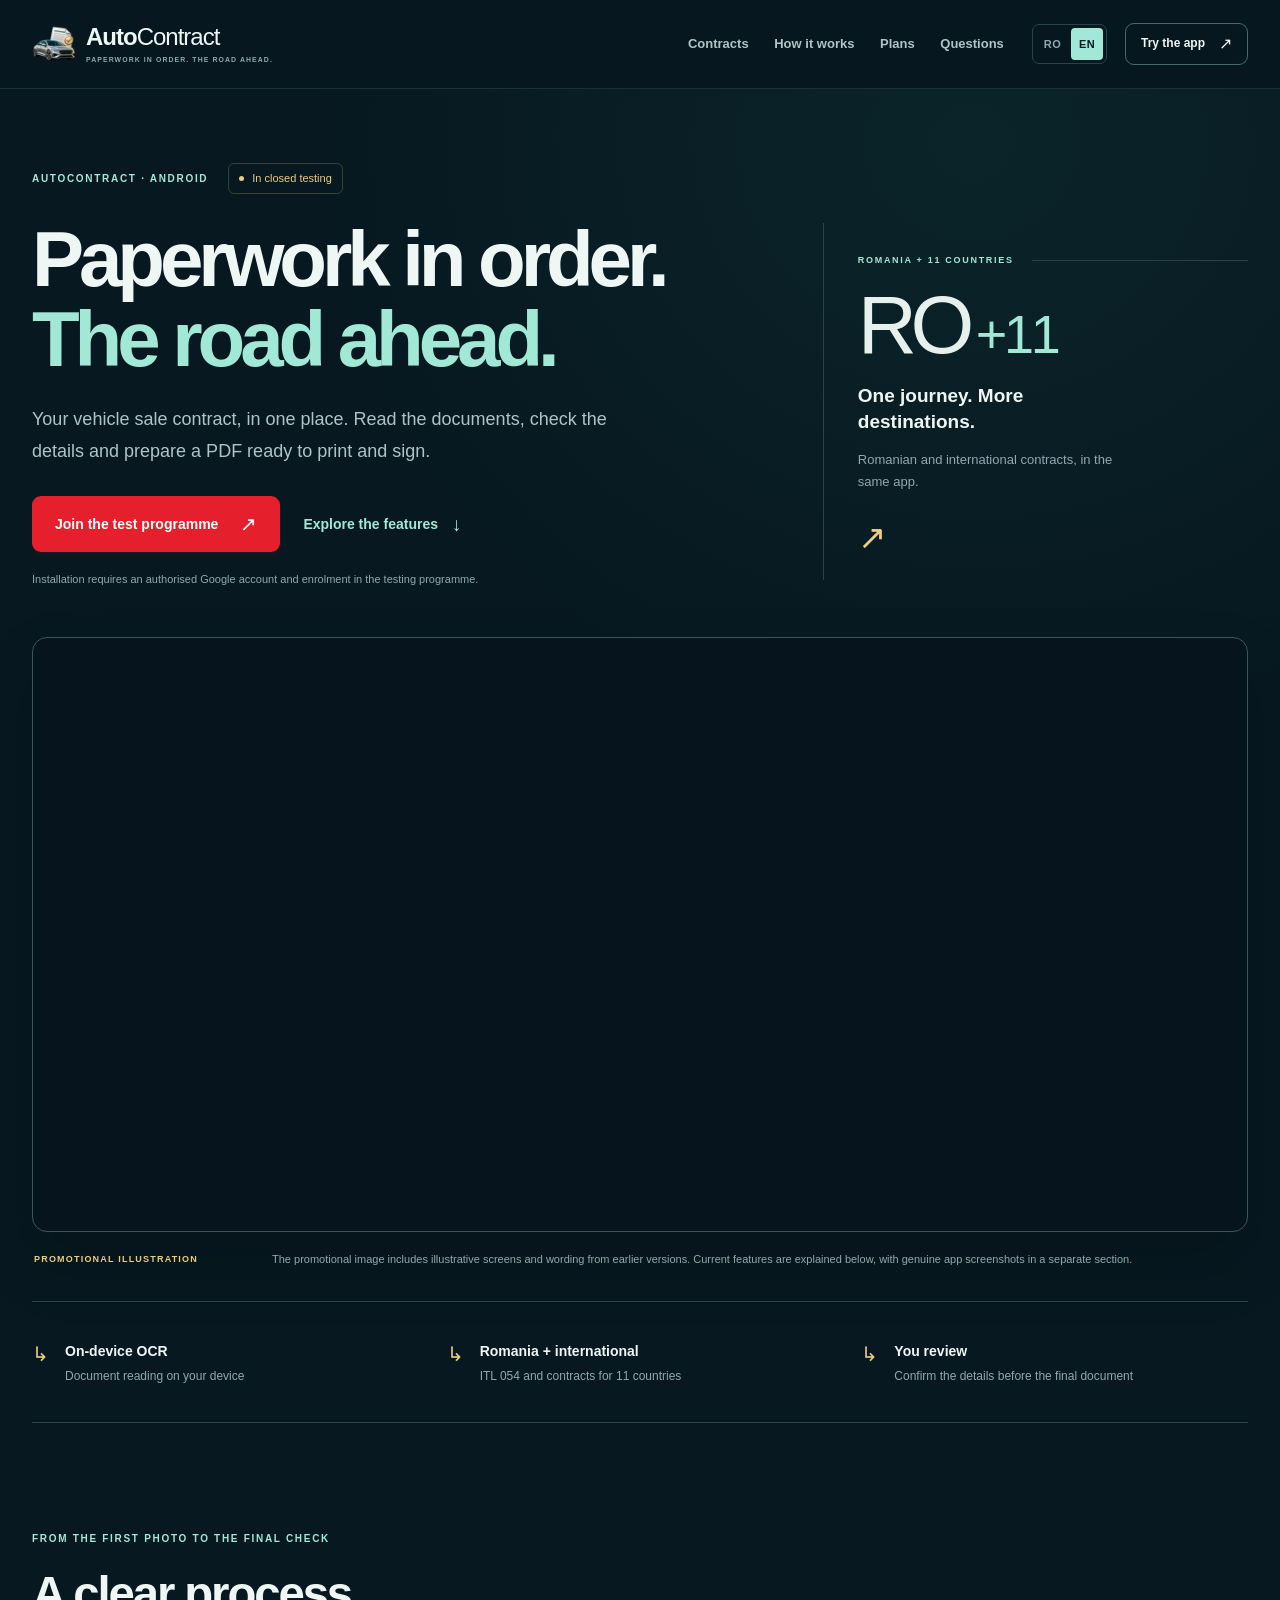
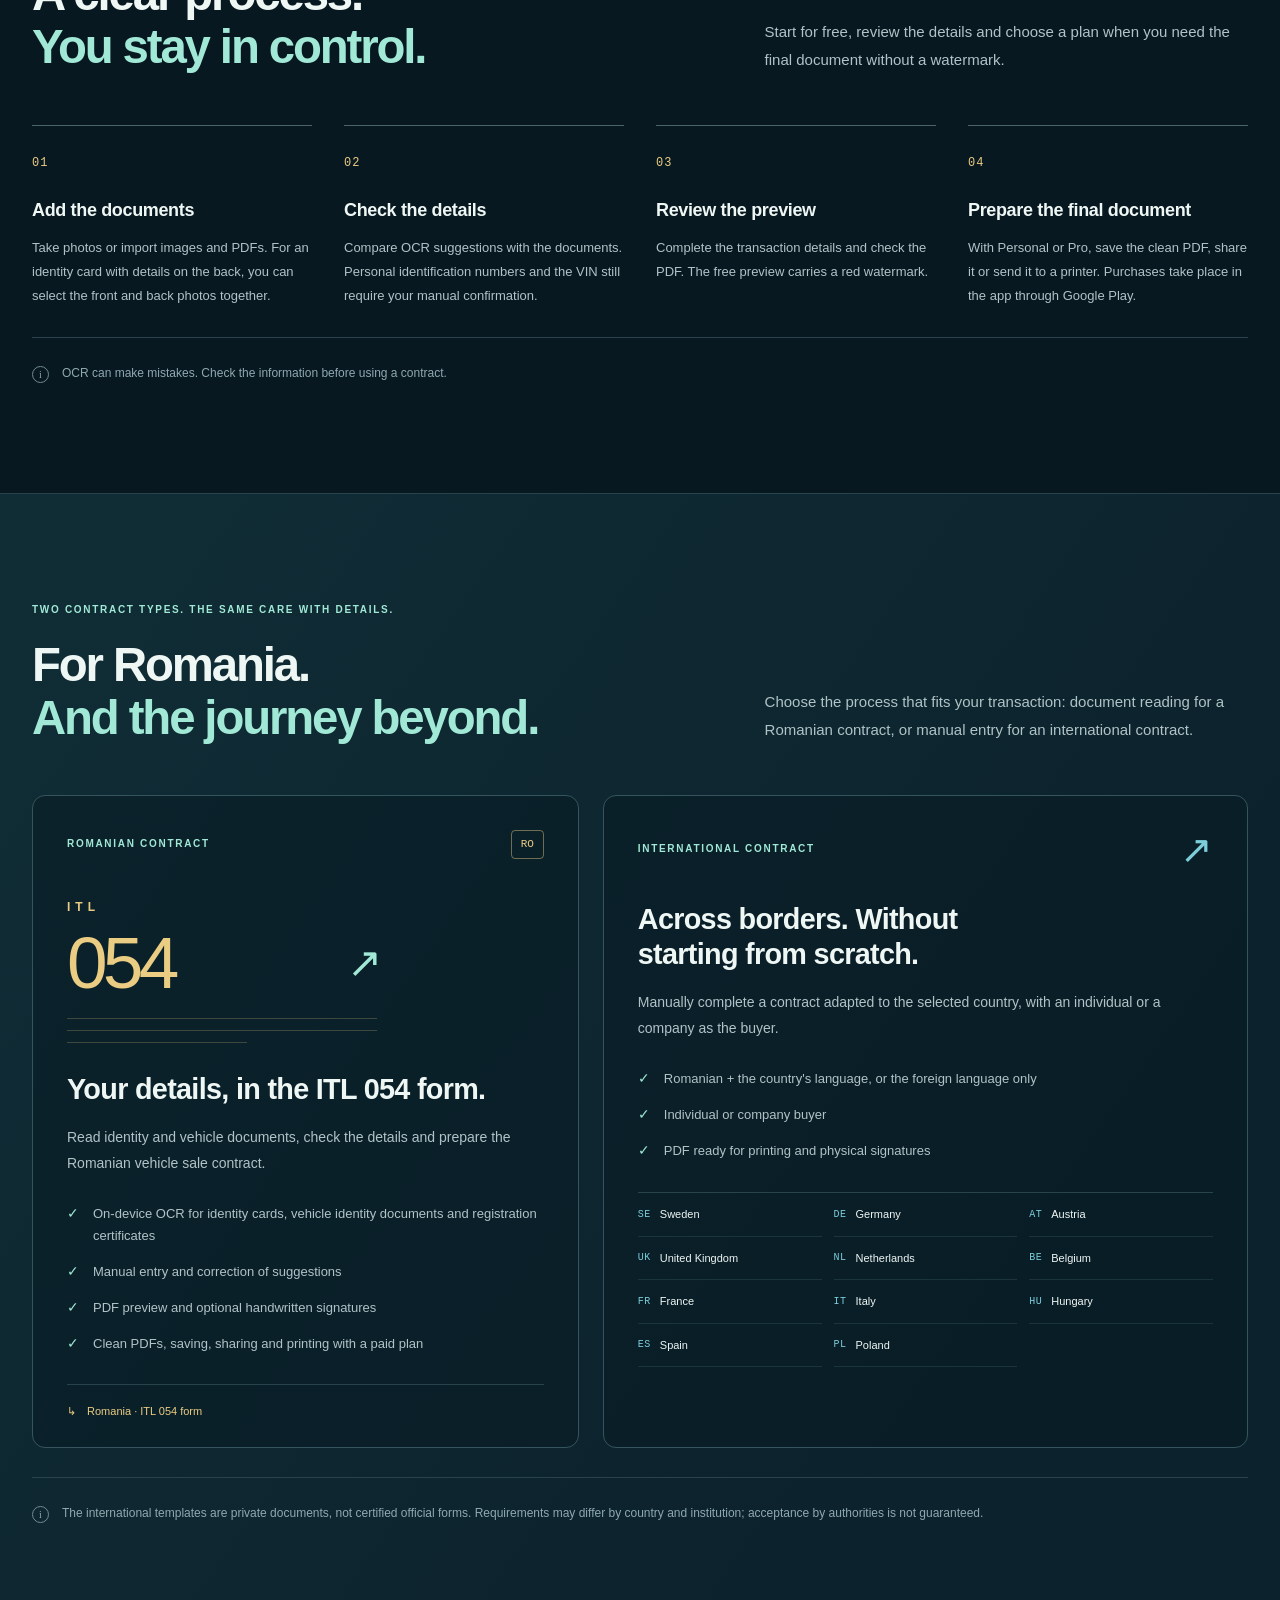
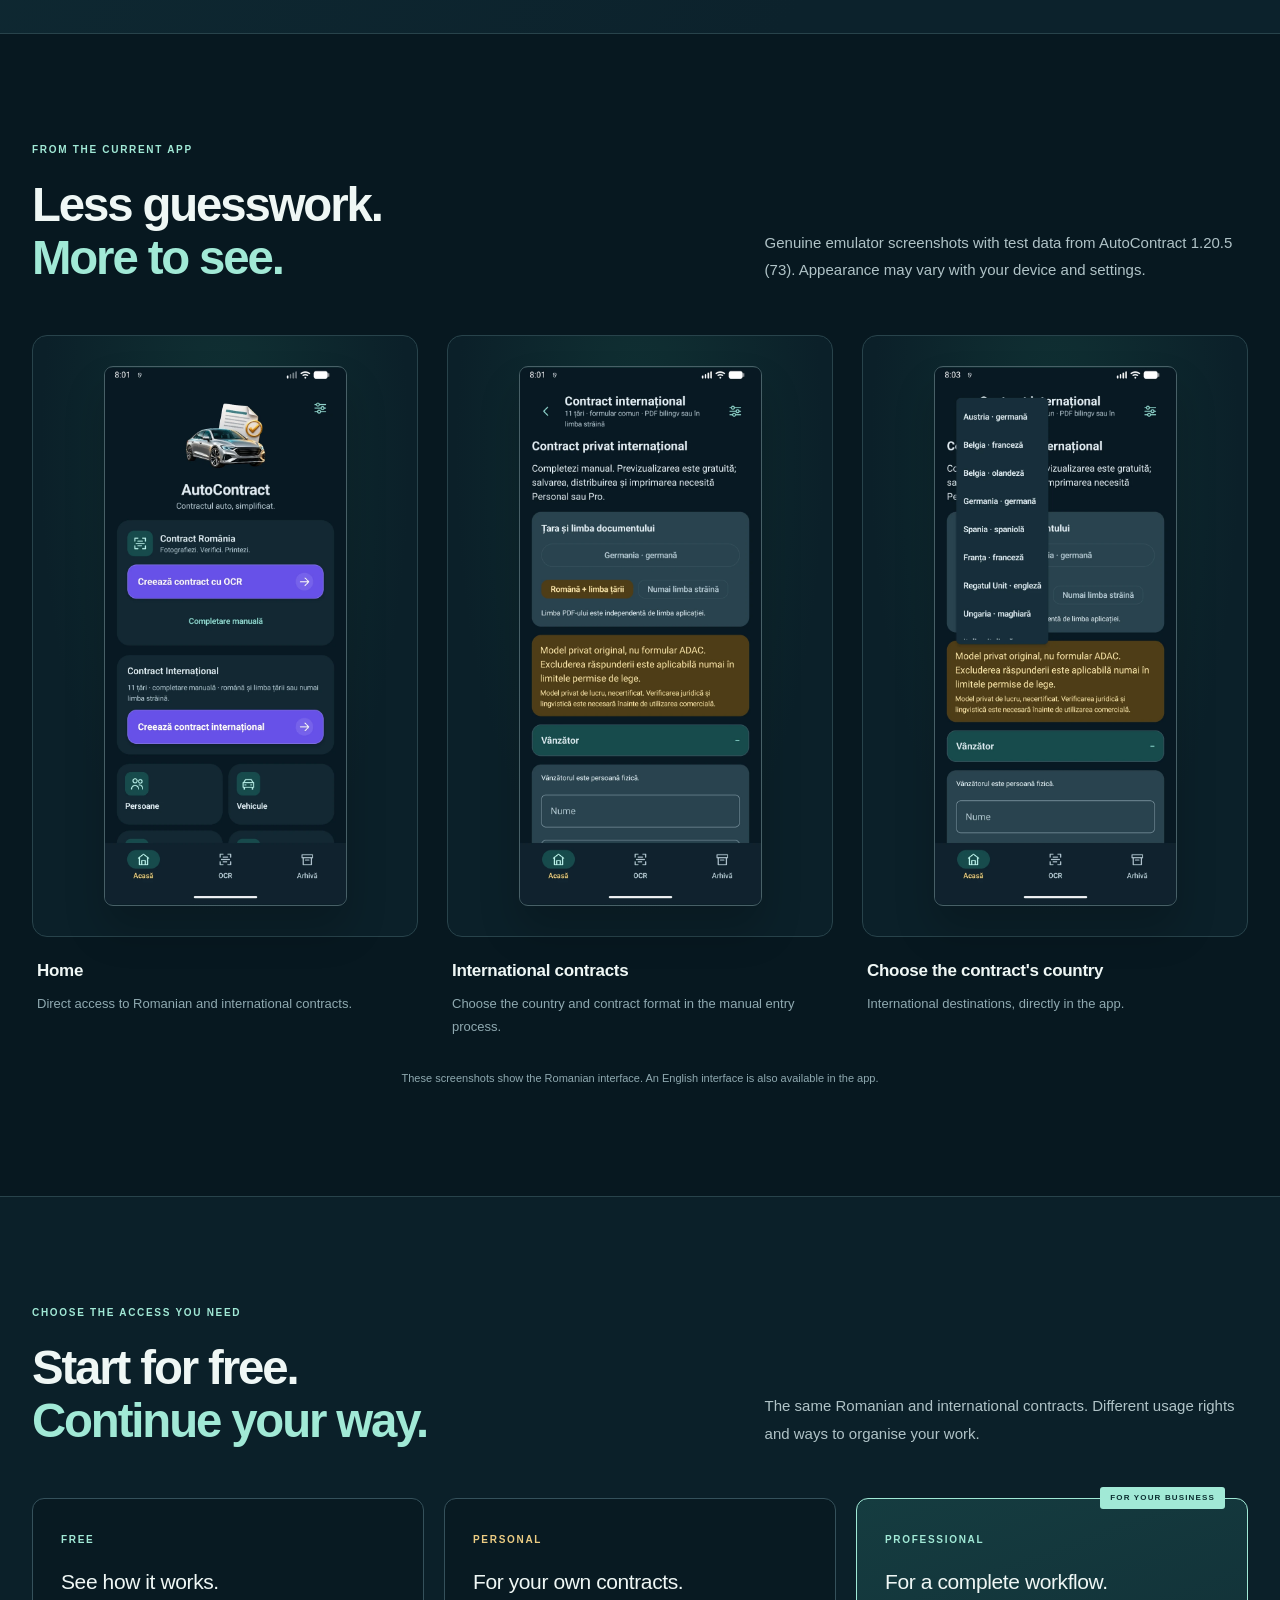
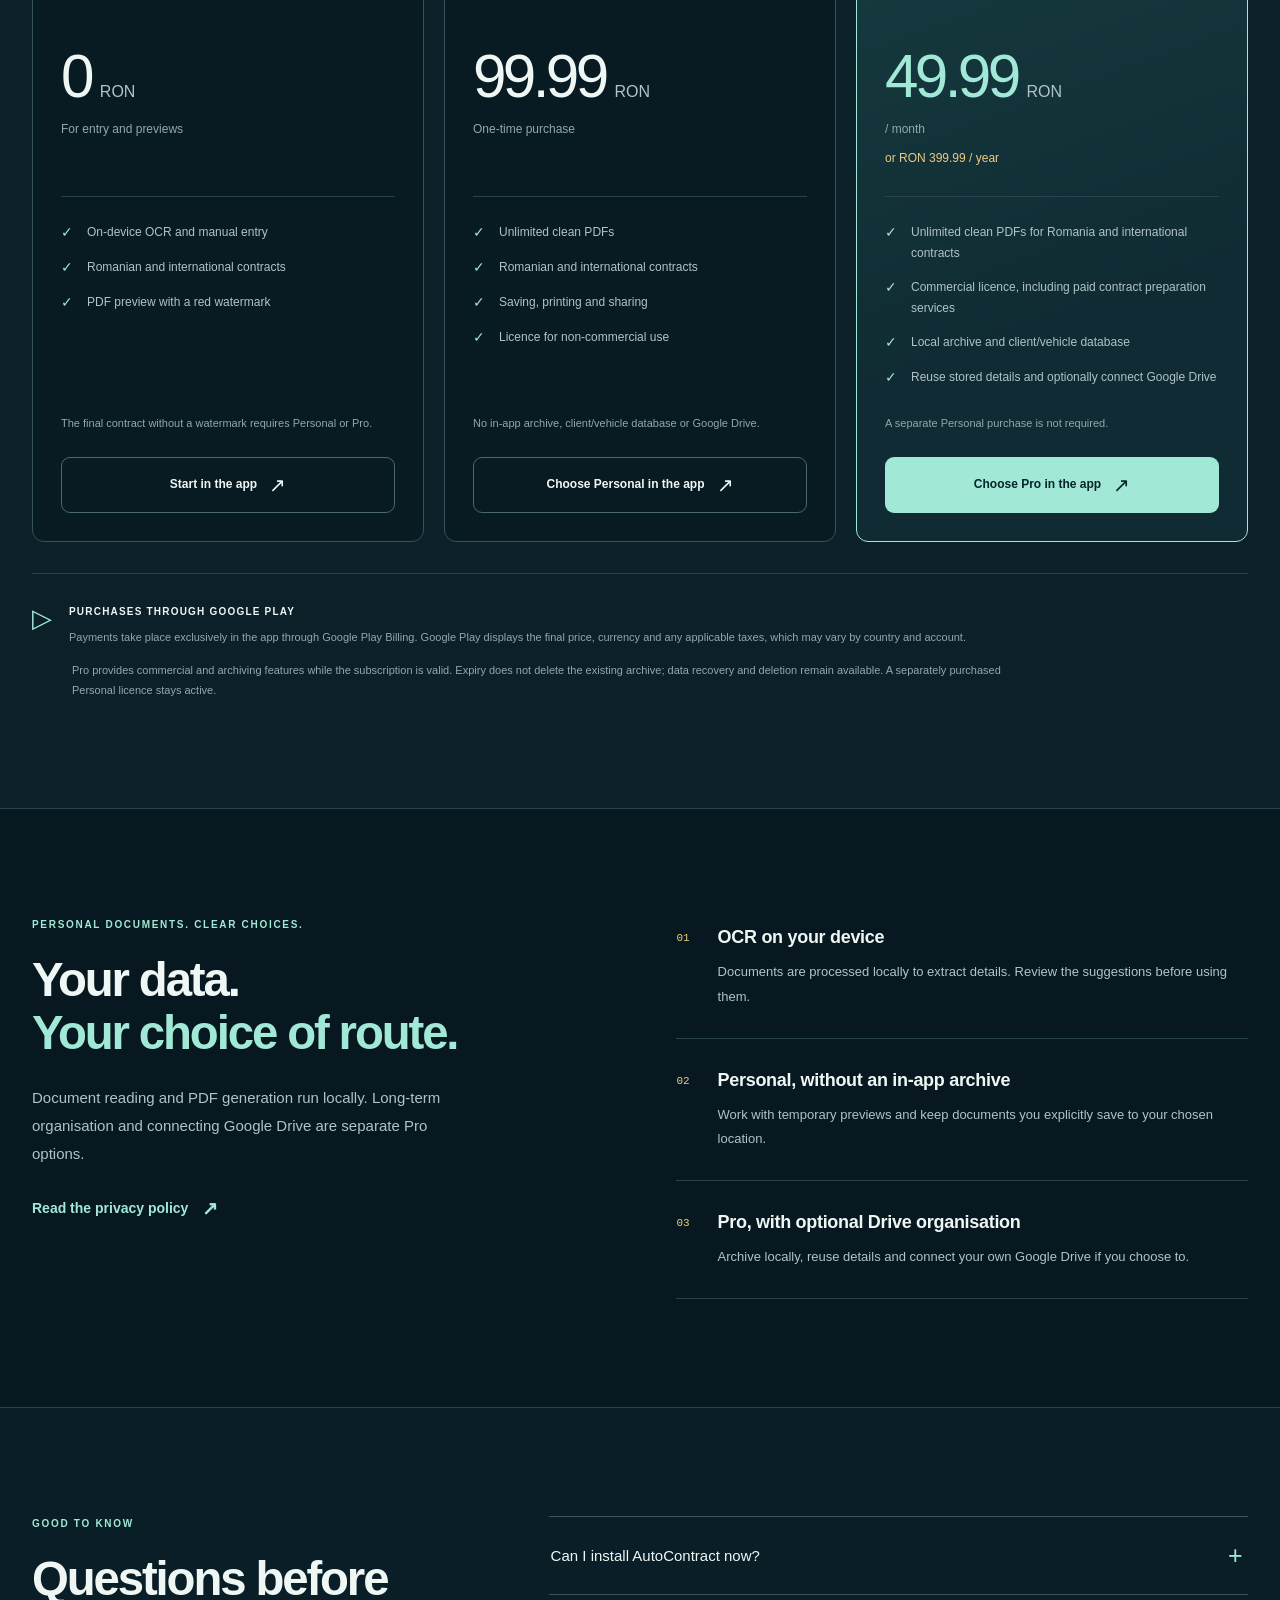
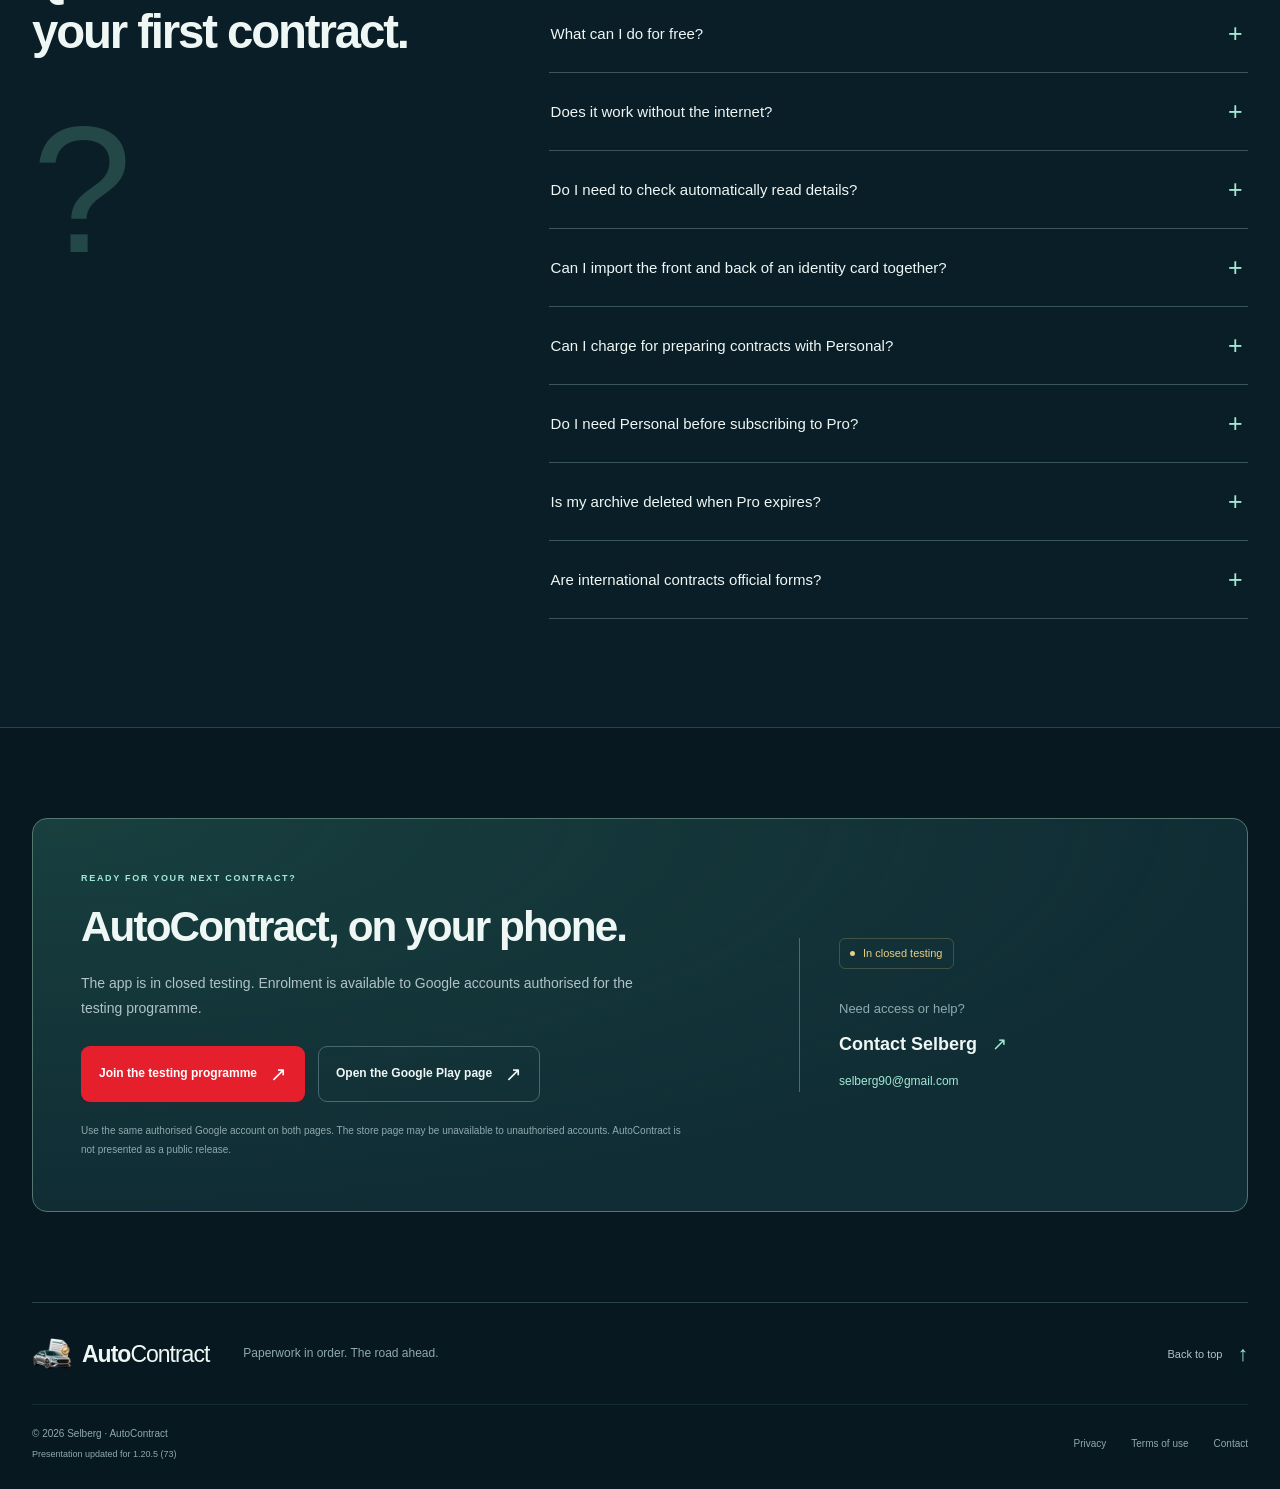
==== en/index.html @ b9616af2 "Refresh AutoContract website with bilingual product and approved legal pages" ====
<!doctype html>
<html lang="en">
<head>
  <meta charset="utf-8">
  <meta name="viewport" content="width=device-width, initial-scale=1">
  <meta name="description" content="Romanian ITL 054 and international vehicle sale contracts for 11 countries. On-device OCR, data review and clean PDFs with Personal or Pro. Android closed testing.">
  <meta name="theme-color" content="#071820">
  <meta name="color-scheme" content="dark">
  <title>AutoContract — Vehicle sale contracts, from documents to PDF</title>
  <link rel="canonical" href="https://autocontract.myprintx.com/en/">
  <link rel="alternate" hreflang="ro" href="https://autocontract.myprintx.com/">
  <link rel="alternate" hreflang="en" href="https://autocontract.myprintx.com/en/">
  <link rel="alternate" hreflang="x-default" href="https://autocontract.myprintx.com/">
  <meta property="og:type" content="website">
  <meta property="og:site_name" content="AutoContract">
  <meta property="og:locale" content="en_GB">
  <meta property="og:locale:alternate" content="ro_RO">
  <meta property="og:title" content="AutoContract — Vehicle sale contracts, from documents to PDF">
  <meta property="og:description" content="Romanian ITL 054 and international vehicle sale contracts for 11 countries. On-device OCR, data review and clean PDFs with Personal or Pro. Android closed testing.">
  <meta property="og:url" content="https://autocontract.myprintx.com/en/">
  <meta property="og:image" content="https://autocontract.myprintx.com/assets/social-card.jpg">
  <meta property="og:image:width" content="1200">
  <meta property="og:image:height" content="630">
  <meta property="og:image:alt" content="AutoContract promotional image featuring the app identity and illustrative vehicle sale contract screens">
  <meta name="twitter:card" content="summary_large_image">
  <meta name="twitter:title" content="AutoContract — Vehicle sale contracts, from documents to PDF">
  <meta name="twitter:description" content="Romanian ITL 054 and international vehicle sale contracts for 11 countries. On-device OCR, data review and clean PDFs with Personal or Pro. Android closed testing.">
  <meta name="twitter:image" content="https://autocontract.myprintx.com/assets/social-card.jpg">
  <link rel="icon" href="/assets/favicon.ico" sizes="any">
  <link rel="icon" type="image/png" href="/assets/favicon-32.png" sizes="32x32">
  <link rel="apple-touch-icon" href="/assets/favicon-180.png" sizes="180x180">
  <link rel="stylesheet" href="/assets/site.css">
  <script src="/assets/site.js" defer></script>
</head>
<body class="site-home" id="sus">
  <a class="skip-link" href="#continut">Skip to content</a>
  <header class="site-header">
    <div class="shell header-inner">
      <a class="brand" href="/en/" aria-label="AutoContract — Home">
        <img src="/assets/logo-96.webp" srcset="/assets/logo-96.webp 96w, /assets/logo-192.webp 192w" sizes="44px" alt="" width="44" height="44">
        <span>Auto<span class="brand-light">Contract</span><small>PAPERWORK IN ORDER. THE ROAD AHEAD.</small></span>
      </a>
      <nav class="main-nav" id="navigare" aria-label="Main navigation"><a href="#contracte">Contracts</a><a href="#cum-functioneaza">How it works</a><a href="#licente">Plans</a><a href="#intrebari">Questions</a></nav>
      <div class="header-actions">
        <nav class="language-switch" aria-label="Website language">
          <a href="/?lang=ro" lang="ro" hreflang="ro" data-language="ro">RO</a>
          <a href="/en/?lang=en" lang="en" hreflang="en" data-language="en" aria-current="page">EN</a>
        </nav>
        <a class="button button-small button-outline header-cta" href="#instalare">Try the app <span aria-hidden="true">↗</span></a>
        <button class="menu-toggle" type="button" aria-controls="navigare" aria-expanded="false" aria-label="Open navigation" hidden><span></span><span></span></button>
      </div>
    </div>
  </header>
  <main id="continut">
    <section class="hero shell" aria-labelledby="hero-title">
      <div class="hero-heading">
        <div class="hero-copy">
          <div class="hero-meta"><p class="eyebrow">AUTOCONTRACT · ANDROID</p><span class="status"><span aria-hidden="true"></span>In closed testing</span></div>
          <h1 id="hero-title">Paperwork in order.<br><span>The road ahead.</span></h1>
          <p class="hero-lead">Your vehicle sale contract, in one place. Read the documents, check the details and prepare a PDF ready to print and sign.</p>
          <div class="actions"><a class="button button-primary" href="#instalare">Join the test programme <span aria-hidden="true">↗</span></a><a class="text-link" href="#contracte">Explore the features <span aria-hidden="true">↓</span></a></div>
          <p class="access-note">Installation requires an authorised Google account and enrolment in the testing programme.</p>
        </div>
        <aside class="hero-destination" aria-label="ROMANIA + 11 COUNTRIES">
          <div class="destination-top"><span class="eyebrow">ROMANIA + 11 COUNTRIES</span><span class="destination-line" aria-hidden="true"></span></div>
          <div class="destination-number" aria-hidden="true">RO<span>+11</span></div>
          <p class="destination-title">One journey. More destinations.</p>
          <p>Romanian and international contracts, in the same app.</p>
          <span class="route-symbol" aria-hidden="true">↗</span>
        </aside>
      </div>
      <figure class="promo-figure">
        <div class="promo-image-wrap">
          <picture>
            <source type="image/webp" srcset="/assets/promo-768.webp 768w, /assets/promo-1280.webp 1280w, /assets/promo-1795.webp 1795w" sizes="(max-width: 640px) calc(100vw - 36px), (max-width: 1328px) calc(100vw - 64px), 1264px">
            <img src="/assets/promo-1795.webp" alt="AutoContract promotional image featuring the app identity and illustrative vehicle sale contract screens" width="1795" height="876" fetchpriority="high" decoding="async">
          </picture>
        </div>
        <figcaption><span class="caption-label">PROMOTIONAL ILLUSTRATION</span><span>The promotional image includes illustrative screens and wording from earlier versions. Current features are explained below, with genuine app screenshots in a separate section.</span></figcaption>
      </figure>
      <div class="hero-facts"><div><span class="fact-mark" aria-hidden="true">↳</span><div><strong>On-device OCR</strong><span>Document reading on your device</span></div></div><div><span class="fact-mark" aria-hidden="true">↳</span><div><strong>Romania + international</strong><span>ITL 054 and contracts for 11 countries</span></div></div><div><span class="fact-mark" aria-hidden="true">↳</span><div><strong>You review</strong><span>Confirm the details before the final document</span></div></div></div>
    </section>

    <section class="section shell" id="cum-functioneaza" aria-labelledby="workflow-title">
      <div class="section-head">
        <div><p class="eyebrow">FROM THE FIRST PHOTO TO THE FINAL CHECK</p><h2 id="workflow-title">A clear process.<br><span>You stay in control.</span></h2></div>
        <p class="section-intro">Start for free, review the details and choose a plan when you need the final document without a watermark.</p>
      </div>
      <div class="workflow-grid"><article data-reveal><span class="step-number">01</span><h3>Add the documents</h3><p>Take photos or import images and PDFs. For an identity card with details on the back, you can select the front and back photos together.</p></article><article data-reveal><span class="step-number">02</span><h3>Check the details</h3><p>Compare OCR suggestions with the documents. Personal identification numbers and the VIN still require your manual confirmation.</p></article><article data-reveal><span class="step-number">03</span><h3>Review the preview</h3><p>Complete the transaction details and check the PDF. The free preview carries a red watermark.</p></article><article data-reveal><span class="step-number">04</span><h3>Prepare the final document</h3><p>With Personal or Pro, save the clean PDF, share it or send it to a printer. Purchases take place in the app through Google Play.</p></article></div>
      <p class="info-note"><span aria-hidden="true">i</span>OCR can make mistakes. Check the information before using a contract.</p>
    </section>

    <section class="contracts-section" id="contracte" aria-labelledby="contracts-title">
      <div class="shell section">
        <div class="section-head">
          <div><p class="eyebrow">TWO CONTRACT TYPES. THE SAME CARE WITH DETAILS.</p><h2 id="contracts-title">For Romania.<br><span>And the journey beyond.</span></h2></div>
          <p class="section-intro">Choose the process that fits your transaction: document reading for a Romanian contract, or manual entry for an international contract.</p>
        </div>
        <div class="contract-grid">
          <article class="contract-panel contract-romania" data-reveal>
            <div class="panel-top"><span class="eyebrow">ROMANIAN CONTRACT</span><span class="country-code">RO</span></div>
            <div class="document-mark" aria-hidden="true"><span>ITL</span><strong>054<span>↗</span></strong><i></i><i></i><i></i></div>
            <h3>Your details, in the ITL 054 form.</h3><p>Read identity and vehicle documents, check the details and prepare the Romanian vehicle sale contract.</p>
            <ul class="feature-list"><li><span aria-hidden="true">✓</span><span>On-device OCR for identity cards, vehicle identity documents and registration certificates</span></li><li><span aria-hidden="true">✓</span><span>Manual entry and correction of suggestions</span></li><li><span aria-hidden="true">✓</span><span>PDF preview and optional handwritten signatures</span></li><li><span aria-hidden="true">✓</span><span>Clean PDFs, saving, sharing and printing with a paid plan</span></li></ul>
            <p class="panel-foot"><span aria-hidden="true">↳</span> Romania · ITL 054 form</p>
          </article>
          <article class="contract-panel contract-international" data-reveal>
            <div class="panel-top"><span class="eyebrow">INTERNATIONAL CONTRACT</span><span class="world-mark" aria-hidden="true">↗</span></div>
            <h3>Across borders. Without starting from scratch.</h3><p>Manually complete a contract adapted to the selected country, with an individual or a company as the buyer.</p>
            <ul class="feature-list"><li><span aria-hidden="true">✓</span><span>Romanian + the country&#x27;s language, or the foreign language only</span></li><li><span aria-hidden="true">✓</span><span>Individual or company buyer</span></li><li><span aria-hidden="true">✓</span><span>PDF ready for printing and physical signatures</span></li></ul>
            <ul class="countries" aria-label="11 countries for international contracts"><li><span>SE</span>Sweden</li><li><span>DE</span>Germany</li><li><span>AT</span>Austria</li><li><span>UK</span>United Kingdom</li><li><span>NL</span>Netherlands</li><li><span>BE</span>Belgium</li><li><span>FR</span>France</li><li><span>IT</span>Italy</li><li><span>HU</span>Hungary</li><li><span>ES</span>Spain</li><li><span>PL</span>Poland</li></ul>
          </article>
        </div>
        <p class="info-note"><span aria-hidden="true">i</span>The international templates are private documents, not certified official forms. Requirements may differ by country and institution; acceptance by authorities is not guaranteed.</p>
      </div>
    </section>

    <section class="section shell screens-section" id="aplicatie" aria-labelledby="screens-title">
      <div class="section-head">
        <div><p class="eyebrow">FROM THE CURRENT APP</p><h2 id="screens-title">Less guesswork.<br><span>More to see.</span></h2></div>
        <p class="section-intro">Genuine emulator screenshots with test data from AutoContract 1.20.5 (73). Appearance may vary with your device and settings.</p>
      </div>
      <div class="screens-grid"><figure class="screen-figure" data-reveal><div class="screen-stage"><img src="/assets/screens/home-ro.webp" alt="AutoContract 1.20.5 home screen in Romanian" width="720" height="1600" loading="lazy" decoding="async"></div><figcaption><h3>Home</h3><p>Direct access to Romanian and international contracts.</p></figcaption></figure><figure class="screen-figure" data-reveal><div class="screen-stage"><img src="/assets/screens/international-ro.webp" alt="AutoContract international contract entry screen in Romanian" width="720" height="1600" loading="lazy" decoding="async"></div><figcaption><h3>International contracts</h3><p>Choose the country and contract format in the manual entry process.</p></figcaption></figure><figure class="screen-figure" data-reveal><div class="screen-stage"><img src="/assets/screens/countries-ro.webp" alt="AutoContract country selector for international contracts in Romanian" width="720" height="1600" loading="lazy" decoding="async"></div><figcaption><h3>Choose the contract&#x27;s country</h3><p>International destinations, directly in the app.</p></figcaption></figure></div>
      <p class="quiet centered">These screenshots show the Romanian interface. An English interface is also available in the app.</p>
    </section>

    <section class="pricing-section" id="licente" aria-labelledby="pricing-title">
      <div class="shell section">
        <div class="section-head">
          <div><p class="eyebrow">CHOOSE THE ACCESS YOU NEED</p><h2 id="pricing-title">Start for free.<br><span>Continue your way.</span></h2></div>
          <p class="section-intro">The same Romanian and international contracts. Different usage rights and ways to organise your work.</p>
        </div>
        <div class="pricing-grid"><article class="price-plan plan-free" data-reveal><p class="eyebrow">FREE</p><h3>See how it works.</h3><p class="price"><strong>0</strong><span>RON</span></p><p class="price-period">For entry and previews</p><div class="annual-spacer" aria-hidden="true"></div><ul class="feature-list"><li><span aria-hidden="true">✓</span><span>On-device OCR and manual entry</span></li><li><span aria-hidden="true">✓</span><span>Romanian and international contracts</span></li><li><span aria-hidden="true">✓</span><span>PDF preview with a red watermark</span></li></ul><p class="plan-limit">The final contract without a watermark requires Personal or Pro.</p><a class="button button-outline" href="#instalare">Start in the app<span aria-hidden="true">↗</span></a></article><article class="price-plan plan-personal" data-reveal><p class="eyebrow">PERSONAL</p><h3>For your own contracts.</h3><p class="price"><strong>99.99</strong><span>RON</span></p><p class="price-period">One-time purchase</p><div class="annual-spacer" aria-hidden="true"></div><ul class="feature-list"><li><span aria-hidden="true">✓</span><span>Unlimited clean PDFs</span></li><li><span aria-hidden="true">✓</span><span>Romanian and international contracts</span></li><li><span aria-hidden="true">✓</span><span>Saving, printing and sharing</span></li><li><span aria-hidden="true">✓</span><span>Licence for non-commercial use</span></li></ul><p class="plan-limit">No in-app archive, client/vehicle database or Google Drive.</p><a class="button button-outline" href="#instalare">Choose Personal in the app<span aria-hidden="true">↗</span></a></article><article class="price-plan plan-pro" data-reveal><span class="plan-badge">FOR YOUR BUSINESS</span><p class="eyebrow">PROFESSIONAL</p><h3>For a complete workflow.</h3><p class="price"><strong>49.99</strong><span>RON</span></p><p class="price-period">/ month</p><p class="annual-price">or RON 399.99 / year</p><ul class="feature-list"><li><span aria-hidden="true">✓</span><span>Unlimited clean PDFs for Romania and international contracts</span></li><li><span aria-hidden="true">✓</span><span>Commercial licence, including paid contract preparation services</span></li><li><span aria-hidden="true">✓</span><span>Local archive and client/vehicle database</span></li><li><span aria-hidden="true">✓</span><span>Reuse stored details and optionally connect Google Drive</span></li></ul><p class="plan-limit">A separate Personal purchase is not required.</p><a class="button button-mint" href="#instalare">Choose Pro in the app<span aria-hidden="true">↗</span></a></article></div>
        <div class="billing-note"><span class="billing-symbol" aria-hidden="true">▷</span><div><h3>PURCHASES THROUGH GOOGLE PLAY</h3><p>Payments take place exclusively in the app through Google Play Billing. Google Play displays the final price, currency and any applicable taxes, which may vary by country and account.</p></div></div>
        <p class="expiry-note">Pro provides commercial and archiving features while the subscription is valid. Expiry does not delete the existing archive; data recovery and deletion remain available. A separately purchased Personal licence stays active.</p>
      </div>
    </section>

    <section class="section shell data-section" aria-labelledby="data-title">
      <div class="data-intro"><p class="eyebrow">PERSONAL DOCUMENTS. CLEAR CHOICES.</p><h2 id="data-title">Your data.<br><span>Your choice of route.</span></h2><p class="section-intro">Document reading and PDF generation run locally. Long-term organisation and connecting Google Drive are separate Pro options.</p><a class="text-link" href="/en/confidentialitate.html">Read the privacy policy <span aria-hidden="true">↗</span></a></div>
      <div class="data-items"><article><span>01</span><div><h3>OCR on your device</h3><p>Documents are processed locally to extract details. Review the suggestions before using them.</p></div></article><article><span>02</span><div><h3>Personal, without an in-app archive</h3><p>Work with temporary previews and keep documents you explicitly save to your chosen location.</p></div></article><article><span>03</span><div><h3>Pro, with optional Drive organisation</h3><p>Archive locally, reuse details and connect your own Google Drive if you choose to.</p></div></article></div>
    </section>

    <section class="faq-section" id="intrebari" aria-labelledby="faq-title">
      <div class="shell section faq-layout">
        <div><p class="eyebrow">GOOD TO KNOW</p><h2 id="faq-title">Questions before your first contract.</h2><div class="faq-decoration" aria-hidden="true">?</div></div>
        <div class="faq-items"><details><summary>Can I install AutoContract now?<span aria-hidden="true">+</span></summary><div><p>The app is in Closed Testing. You need a Google account authorised for testing and must join the programme. Use the same account for enrolment and installation. Contact the developer if you do not have access.</p></div></details><details><summary>What can I do for free?<span aria-hidden="true">+</span></summary><div><p>Read documents with OCR, enter details manually and preview Romanian and international contracts. The free preview carries a red watermark. Saving, sharing and printing the final document without a watermark requires Personal or Pro.</p></div></details><details><summary>Does it work without the internet?<span aria-hidden="true">+</span></summary><div><p>OCR and PDF generation run locally. Internet access is needed for purchases, restoring and verifying Google Play licences, and Google Drive features.</p></div></details><details><summary>Do I need to check automatically read details?<span aria-hidden="true">+</span></summary><div><p>Yes. OCR can make mistakes. Compare details with the originals, correct suggestions and manually confirm personal identification numbers and the VIN. The app does not replace checks of the documents or transaction conditions.</p></div></details><details><summary>Can I import the front and back of an identity card together?<span aria-hidden="true">+</span></summary><div><p>Yes. For cards with information on both sides, you can select the two photos together from your phone during import. The extracted details still need to be checked.</p></div></details><details><summary>Can I charge for preparing contracts with Personal?<span aria-hidden="true">+</span></summary><div><p>Personal is licensed for non-commercial use. Commercial activity, including paid contract preparation services, requires a valid Pro subscription.</p></div></details><details><summary>Do I need Personal before subscribing to Pro?<span aria-hidden="true">+</span></summary><div><p>No. Pro provides its features independently. If you also purchased Personal, that licence remains active after Pro expires, with the rights and limitations of the Personal plan.</p></div></details><details><summary>Is my archive deleted when Pro expires?<span aria-hidden="true">+</span></summary><div><p>No. Expiry does not delete the existing archive. Access returns to the rights provided by your valid licences, while recovery and deletion of existing data remain available.</p></div></details><details><summary>Are international contracts official forms?<span aria-hidden="true">+</span></summary><div><p>They are private templates adapted to the selected country, completed manually. They are not presented as certified official forms and acceptance by authorities is not guaranteed. Check the requirements for your transaction and the country where you will use the document.</p></div></details></div>
      </div>
    </section>

    <section class="download-section shell" id="instalare" aria-labelledby="download-title">
      <div class="download-copy"><p class="eyebrow">READY FOR YOUR NEXT CONTRACT?</p><h2 id="download-title">AutoContract, on your phone.</h2><p>The app is in closed testing. Enrolment is available to Google accounts authorised for the testing programme.</p><div class="actions"><a class="button button-primary" href="https://play.google.com/apps/testing/ro.myprintx.autocontract">Join the testing programme <span aria-hidden="true">↗</span></a><a class="button button-outline" href="https://play.google.com/store/apps/details?id=ro.myprintx.autocontract">Open the Google Play page <span aria-hidden="true">↗</span></a></div><p class="download-note">Use the same authorised Google account on both pages. The store page may be unavailable to unauthorised accounts. AutoContract is not presented as a public release.</p></div>
      <div class="download-contact"><span class="status"><span aria-hidden="true"></span>In closed testing</span><p>Need access or help?</p><a href="mailto:selberg90@gmail.com">Contact Selberg <span aria-hidden="true">↗</span></a><a class="contact-email" href="mailto:selberg90@gmail.com">selberg90@gmail.com</a></div>
    </section>
  </main>
  <footer class="site-footer shell">
    <div class="footer-top"><a class="brand" href="/en/" aria-label="AutoContract — Home"><img src="/assets/logo-96.webp" srcset="/assets/logo-96.webp 96w, /assets/logo-192.webp 192w" sizes="40px" alt="" width="40" height="40"><span>Auto<span class="brand-light">Contract</span></span></a><p>Paperwork in order. The road ahead.</p><a class="back-top" href="#sus">Back to top <span aria-hidden="true">↑</span></a></div>
    <div class="footer-bottom"><div><span>© 2026 Selberg · AutoContract</span><small>Presentation updated for 1.20.5 (73)</small></div><nav aria-label="Information and contact"><a href="/en/confidentialitate.html">Privacy</a><a href="/en/termeni.html">Terms of use</a><a href="mailto:selberg90@gmail.com">Contact</a></nav></div>
  </footer>
</body>
</html>
---- assets/site.css ----
/* AutoContract · shared static homepage system. Original legal-page stylesheet is untouched. */
:root {
  color-scheme: dark;
  --bg: #071820;
  --panel: #0d252f;
  --panel-deep: #091d26;
  --text: #eff7f5;
  --muted: #b0c3c7;
  --quiet: #8fa9b0;
  --mint: #a1e9d6;
  --cyan: #7ccedb;
  --gold: #ebcc83;
  --red: #e51f2b;
  --line: #28434b;
  --font: -apple-system, BlinkMacSystemFont, "Segoe UI", sans-serif;
}
* { box-sizing: border-box; }
html { scroll-behavior: smooth; scroll-padding-top: 106px; }
body { margin: 0; background: var(--bg); color: var(--text); font-family: var(--font); font-size: 16px; line-height: 1.65; -webkit-font-smoothing: antialiased; }
body::before { content: ""; pointer-events: none; position: absolute; z-index: -1; inset: 0 0 auto; height: 1020px; background: radial-gradient(ellipse at 76% 14%, #17534c36, transparent 48%); }
a { color: inherit; text-underline-offset: .23em; text-decoration-thickness: 1px; }
a:hover { color: var(--mint); }
a, button { -webkit-tap-highlight-color: #a1e9d62b; }
:where(a, button, summary):focus-visible { outline: 3px solid var(--gold); outline-offset: 5px; border-radius: 4px; }
button { font: inherit; cursor: pointer; }
img { display: block; max-width: 100%; height: auto; }
figure, p, ul { margin: 0; }
h1, h2, h3 { text-wrap: balance; }
h1, h2, h3, p { overflow-wrap: break-word; }
.shell { width: min(1264px, calc(100% - 64px)); margin-inline: auto; }
.skip-link { position: fixed; top: -100px; left: 24px; z-index: 100; background: var(--gold); color: var(--bg); padding: 12px 20px; font-weight: 700; border-radius: 8px; }
.skip-link:focus { top: 14px; }
.site-header { position: sticky; top: 0; z-index: 30; background: #071820f2; border-bottom: 1px solid #28434b99; backdrop-filter: blur(14px); }
.header-inner { min-height: 88px; display: flex; align-items: center; justify-content: space-between; gap: 28px; position: relative; }
.brand { display: inline-flex; align-items: center; gap: 10px; text-decoration: none; font-size: 24px; font-weight: 750; letter-spacing: -1px; flex-shrink: 0; line-height: 1.05; }
.brand img { object-fit: contain; flex-shrink: 0; }
.brand-light { font-weight: 390; }
.brand small { display: block; font-size: 6.9px; font-weight: 650; letter-spacing: 1.1px; color: var(--quiet); margin-top: 7px; }
.main-nav { display: flex; gap: clamp(17px, 2vw, 30px); margin-left: auto; }
.main-nav a { font-size: 13px; color: var(--muted); font-weight: 550; white-space: nowrap; text-decoration: none; padding-block: 15px; }
.main-nav a:hover { color: var(--text); }
.header-actions { display: flex; align-items: center; gap: 18px; }
.language-switch { display: inline-flex; border: 1px solid var(--line); border-radius: 7px; padding: 3px; gap: 2px; flex-shrink: 0; }
.language-switch a { padding: 6px 8px; min-height: 32px; display: grid; place-items: center; font-size: 11px; line-height: 1; letter-spacing: .03em; font-weight: 700; text-decoration: none; color: var(--quiet); border-radius: 4px; }
.language-switch a[aria-current] { background: var(--mint); color: var(--bg); }
.menu-toggle { display: none; }
.button { min-height: 56px; display: inline-flex; align-items: center; justify-content: center; gap: 22px; padding: 14px 22px; border: 1px solid transparent; border-radius: 9px; text-decoration: none; font-size: 14px; line-height: 1.45; font-weight: 700; transition: background .18s ease, border-color .18s ease, color .18s ease, transform .18s ease; }
.button > span { font-size: 20px; line-height: 1; font-weight: 400; }
.button-primary { background: var(--red); color: white; box-shadow: 0 4px 0 #700f171e; }
.button-primary:hover { background: #d91b28; color: white; transform: translateY(-2px); }
.button-outline { background: transparent; border-color: #4a6870; color: var(--text); }
.button-outline:hover { border-color: var(--mint); background: #a1e9d60d; }
.button-mint { background: var(--mint); color: #08232a; }
.button-mint:hover { background: #c0f3e5; color: #08232a; transform: translateY(-2px); }
.button-small { min-height: 42px; padding: 9px 15px; font-size: 12px; gap: 14px; }
.button-small > span { font-size: 16px; }
.text-link { display: inline-flex; align-items: center; gap: 14px; color: var(--mint); font-size: 14px; font-weight: 600; text-decoration: none; padding-block: 7px; }
.text-link:hover { text-decoration: underline; }
.text-link span { font-size: 19px; }
.eyebrow { color: var(--mint); font-size: 10px; font-weight: 750; letter-spacing: 1.7px; line-height: 1.6; }
.status { display: inline-flex; align-items: center; gap: 8px; color: var(--gold); font-size: 11px; line-height: 1.4; padding: 7px 10px; border: 1px solid #ebcc8338; border-radius: 6px; }
.status > span { width: 5px; height: 5px; background: var(--gold); border-radius: 50%; flex-shrink: 0; }
.hero { padding-top: 74px; }
.hero-heading { display: grid; grid-template-columns: 1.7fr 1fr; gap: 68px; align-items: end; margin-bottom: 48px; }
.hero-meta { display: flex; flex-wrap: wrap; align-items: center; gap: 20px; margin-bottom: 25px; }
h1 { margin: 0 0 25px; font-size: clamp(54px, 6.1vw, 83px); line-height: 1.025; letter-spacing: -.065em; font-weight: 620; }
h1 > span, h2 > span { color: var(--mint); }
.hero-lead { font-size: 18px; line-height: 1.75; color: var(--muted); max-width: 630px; margin-bottom: 29px; }
.actions { display: flex; flex-wrap: wrap; align-items: center; gap: 23px; }
.access-note { max-width: 530px; color: var(--quiet); font-size: 11px; line-height: 1.7; margin-top: 18px; }
.hero-destination { position: relative; margin-bottom: 9px; padding: 30px 0 15px 34px; border-left: 1px solid var(--line); }
.destination-top { display: flex; align-items: center; gap: 18px; }
.destination-top .eyebrow { font-size: 9px; white-space: nowrap; }
.destination-line { height: 1px; background: var(--line); flex: 1; }
.destination-number { display: flex; align-items: baseline; gap: 8px; font-size: 82px; font-weight: 350; letter-spacing: -.08em; line-height: 1.4; color: #e6f0ec; }
.destination-number > span { color: var(--mint); font-size: 54px; font-weight: 350; letter-spacing: -.06em; }
.destination-title { color: var(--text); font-size: 19px; line-height: 1.4; font-weight: 550; max-width: 270px; }
.hero-destination > p:last-of-type { color: var(--quiet); font-size: 13px; line-height: 1.7; max-width: 265px; margin-top: 13px; }
.route-symbol { display: inline-block; color: var(--gold); font-size: 34px; margin-top: 16px; }
.promo-figure { margin: 0; }
.promo-image-wrap { overflow: hidden; border-radius: 15px; border: 1px solid #3b555d; background: #06151d; box-shadow: 0 32px 65px #00000025; }
.promo-image-wrap picture, .promo-image-wrap img { display: block; width: 100%; }
.promo-image-wrap img { height: auto; object-fit: contain; }
.promo-figure figcaption { display: grid; grid-template-columns: 210px 1fr; gap: 28px; padding: 18px 2px 0; color: var(--quiet); font-size: 11px; line-height: 1.7; }
.caption-label { color: var(--gold); font-size: 9px; font-weight: 750; letter-spacing: 1.2px; padding-top: 2px; }
.hero-facts { display: grid; grid-template-columns: repeat(3, 1fr); gap: 28px; padding-block: 38px 36px; margin-top: 32px; border-block: 1px solid var(--line); }
.hero-facts > div { display: flex; gap: 16px; align-items: flex-start; }
.fact-mark { color: var(--gold); font-size: 20px; line-height: 1.4; }
.hero-facts strong { display: block; font-weight: 620; font-size: 14px; }
.hero-facts div > span:not(.fact-mark) { display: block; color: var(--quiet); font-size: 12px; margin-top: 4px; }
.section { padding-block: 108px; }
.section-head { display: grid; grid-template-columns: 1.35fr 1fr; gap: 80px; align-items: end; margin-bottom: 51px; }
.section-head .eyebrow, .data-intro > .eyebrow, .faq-layout .eyebrow { margin-bottom: 20px; }
h2 { font-size: clamp(34px, 3.7vw, 49px); font-weight: 560; line-height: 1.12; letter-spacing: -.045em; margin: 0; }
.section-intro { font-size: 15px; line-height: 1.85; color: var(--muted); max-width: 470px; }
.workflow-grid { display: grid; grid-template-columns: repeat(4, 1fr); gap: 32px; }
.workflow-grid article { border-top: 1px solid #4b646b; padding-top: 22px; }
.step-number { font-family: ui-monospace, SFMono-Regular, Consolas, monospace; font-size: 12px; color: var(--gold); letter-spacing: 1px; }
.workflow-grid h3 { font-size: 18px; line-height: 1.4; font-weight: 610; letter-spacing: -.35px; margin: 24px 0 13px; }
.workflow-grid p { color: var(--muted); font-size: 13px; line-height: 1.85; }
.info-note { display: flex; align-items: flex-start; gap: 13px; padding-top: 25px; margin-top: 29px; border-top: 1px solid var(--line); color: var(--quiet); font-size: 12px; line-height: 1.8; }
.info-note > span { width: 17px; height: 17px; display: inline-grid; place-items: center; flex: 0 0 17px; margin-top: 3px; border: 1px solid #738a91; border-radius: 50%; font: 10px ui-serif, Georgia, serif; }
.contracts-section { background: linear-gradient(125deg, #102d36, #0c222c 76%); border-block: 1px solid var(--line); }
.contract-grid { display: grid; grid-template-columns: 1fr 1.18fr; gap: 24px; }
.contract-panel { padding: 34px 34px 27px; background: #07182078; border: 1px solid #36545d; border-radius: 13px; min-width: 0; }
.panel-top { display: flex; align-items: center; justify-content: space-between; gap: 16px; margin-bottom: 20px; }
.country-code { display: grid; place-items: center; border: 1px solid #ebcc8373; color: var(--gold); border-radius: 4px; width: 33px; height: 29px; font: 11px ui-monospace, Consolas, monospace; }
.document-mark { margin: 34px 0 29px; width: 100%; max-width: 310px; color: var(--gold); }
.document-mark > span { font-size: 12px; font-weight: 650; letter-spacing: 5px; }
.document-mark strong { display: flex; align-items: center; justify-content: space-between; font-size: 73px; line-height: 1.2; font-weight: 320; letter-spacing: -.065em; }
.document-mark strong > span { font-size: 42px; color: var(--mint); }
.document-mark i { display: block; width: 100%; height: 1px; background: #ebcc833b; margin-top: 11px; }
.document-mark i:last-child { width: 58%; }
.contract-panel h3 { font-size: clamp(25px, 2.25vw, 32px); font-weight: 570; letter-spacing: -.7px; line-height: 1.22; margin: 24px 0 18px; max-width: 440px; }
.contract-panel > p:not(.panel-foot) { color: var(--muted); font-size: 14px; line-height: 1.85; margin-bottom: 26px; }
.feature-list { list-style: none; padding: 0; display: flex; flex-direction: column; gap: 14px; }
.feature-list li { display: flex; gap: 12px; align-items: flex-start; color: var(--muted); font-size: 13px; line-height: 1.7; }
.feature-list li > span:first-child { font-weight: 500; font-size: 14px; line-height: 1.5; color: var(--mint); flex: 0 0 14px; }
.panel-foot { border-top: 1px solid var(--line); margin-top: 29px; padding-top: 17px; font-size: 11px; color: var(--gold); }
.panel-foot span { margin-right: 8px; }
.world-mark { font-size: 39px; line-height: 1; color: var(--cyan); font-weight: 300; }
.contract-international > h3 { margin-top: 33px; }
.countries { list-style: none; padding: 0; display: grid; grid-template-columns: repeat(3, 1fr); gap: 0 12px; margin-top: 30px; border-top: 1px solid var(--line); }
.countries li { display: flex; gap: 9px; align-items: center; padding-block: 13px; border-bottom: 1px solid #28434b96; font-size: 11px; line-height: 1.5; }
.countries li span { flex-shrink: 0; color: var(--cyan); font: 10px ui-monospace, SFMono-Regular, Consolas, monospace; letter-spacing: .5px; }
.screens-grid { display: grid; grid-template-columns: repeat(3, 1fr); gap: 29px; }
.screen-stage { min-width: 0; display: flex; justify-content: center; align-items: center; padding: 30px 22px; border: 1px solid var(--line); border-radius: 15px; background: radial-gradient(ellipse at 50% 20%, #16433f80, transparent 68%), #0b2029; }
.screen-stage img { width: 100%; max-width: 243px; aspect-ratio: 9 / 20; max-height: 540px; height: auto; object-fit: contain; border-radius: 9px; border: 1px solid #486067; box-shadow: 0 24px 40px #00000030; }
.screen-figure figcaption { padding: 20px 5px 0; }
.screen-figure h3 { font-size: 17px; font-weight: 600; letter-spacing: -.3px; margin: 0 0 8px; }
.screen-figure p { color: var(--quiet); font-size: 13px; line-height: 1.75; }
.quiet { color: var(--quiet); font-size: 11px; line-height: 1.8; }
.centered { text-align: center; margin-top: 30px; }
.pricing-section { background: #0b2029; border-block: 1px solid var(--line); }
.pricing-grid { display: grid; grid-template-columns: repeat(3, 1fr); gap: 20px; align-items: stretch; }
.price-plan { display: flex; flex-direction: column; position: relative; padding: 33px 28px 28px; background: #081a22; border: 1px solid #35515b; border-radius: 12px; min-width: 0; }
.price-plan .eyebrow { font-size: 10px; margin-bottom: 20px; }
.price-plan h3 { font-size: 21px; font-weight: 540; line-height: 1.3; letter-spacing: -.4px; min-height: 55px; margin: 0 0 24px; }
.price { display: flex; align-items: baseline; gap: 9px; line-height: 1; }
.price strong { font-size: clamp(46px, 4.7vw, 64px); font-weight: 430; letter-spacing: -.06em; }
.price > span { font-size: 16px; font-weight: 450; color: var(--muted); }
.price-period { color: var(--quiet); font-size: 12px; margin-top: 12px; }
.annual-price, .annual-spacer { font-size: 12px; margin-top: 10px; min-height: 22px; color: var(--gold); }
.price-plan .feature-list { margin-top: 25px; padding-top: 25px; border-top: 1px solid var(--line); }
.price-plan .feature-list li { font-size: 12px; }
.plan-limit { margin-top: auto; padding-top: 26px; font-size: 11px; line-height: 1.8; color: var(--quiet); }
.price-plan .button { margin-top: 23px; padding-inline: 14px; font-size: 12px; gap: 12px; }
.plan-personal .eyebrow { color: var(--gold); }
.plan-pro { background: linear-gradient(160deg, #153c40, #102b33 64%); border-color: var(--mint); }
.plan-pro .price strong { color: var(--mint); }
.plan-badge { position: absolute; right: 22px; top: -12px; font-size: 8px; font-weight: 800; letter-spacing: 1.15px; color: #0c2e31; padding: 4px 10px; background: var(--mint); border-radius: 3px; }
.billing-note { display: flex; gap: 17px; padding-top: 30px; margin-top: 31px; border-top: 1px solid var(--line); }
.billing-symbol { color: var(--mint); font-size: 26px; line-height: 1.1; }
.billing-note h3 { margin: 0 0 7px; font-size: 10px; letter-spacing: 1.2px; font-weight: 700; }
.billing-note p, .expiry-note { font-size: 11px; color: var(--quiet); line-height: 1.85; max-width: 980px; }
.expiry-note { padding-left: 40px; margin-top: 12px; }
.data-section { display: grid; grid-template-columns: 1fr 1.05fr; gap: 100px; align-items: start; }
.data-intro .section-intro { margin-block: 25px 18px; max-width: 420px; }
.data-items { padding-top: 8px; }
.data-items article { display: flex; align-items: flex-start; gap: 28px; padding-block: 29px; border-bottom: 1px solid var(--line); }
.data-items article:first-child { padding-top: 0; }
.data-items article > span { color: var(--gold); font-size: 11px; font-family: ui-monospace, Consolas, monospace; padding-top: 4px; }
.data-items h3 { margin: 0 0 10px; font-size: 18px; line-height: 1.4; font-weight: 570; letter-spacing: -.3px; }
.data-items p { color: var(--muted); font-size: 13px; line-height: 1.85; }
.faq-section { background: #0a1e27; border-block: 1px solid var(--line); }
.faq-layout { display: grid; grid-template-columns: .85fr 1.4fr; gap: 92px; }
.faq-layout h2 { max-width: 380px; }
.faq-decoration { font-size: 180px; line-height: 1.2; font-weight: 250; color: #3d706980; letter-spacing: -.1em; margin-top: 24px; }
.faq-items { border-top: 1px solid #3a555e; }
.faq-items details { border-bottom: 1px solid #3a555e; }
.faq-items summary { list-style: none; min-height: 77px; display: flex; align-items: center; justify-content: space-between; gap: 25px; padding: 23px 2px; cursor: pointer; font-size: 15px; font-weight: 530; line-height: 1.6; }
.faq-items summary::-webkit-details-marker { display: none; }
.faq-items summary > span { font-size: 25px; font-weight: 350; line-height: 1; color: var(--mint); flex: 0 0 18px; transition: transform .18s ease; }
.faq-items details[open] summary > span { transform: rotate(45deg); }
.faq-items details > div { padding: 0 39px 25px 2px; }
.faq-items details p { color: var(--muted); font-size: 13px; line-height: 1.9; }
.download-section { margin-block: 90px; padding: 52px 48px; display: grid; grid-template-columns: 1.65fr 1fr; gap: 58px; border: 1px solid #53776f; border-radius: 15px; background: radial-gradient(ellipse at 2% 0, #28665455, transparent 73%), #102c34; }
.download-copy .eyebrow { font-size: 9px; margin-bottom: 18px; }
.download-copy h2 { font-size: clamp(32px, 3.3vw, 43px); }
.download-copy > p:not(.eyebrow):not(.download-note) { color: var(--muted); font-size: 14px; line-height: 1.8; margin-block: 20px 25px; max-width: 580px; }
.download-section .actions { gap: 13px; }
.download-section .button { font-size: 12px; gap: 13px; padding-inline: 17px; }
.download-note { color: var(--quiet); font-size: 10px; line-height: 1.9; max-width: 610px; margin-top: 19px; }
.download-contact { border-left: 1px solid #4b6b70; padding-left: 39px; align-self: center; }
.download-contact > p { color: var(--quiet); font-size: 13px; margin-block: 29px 10px; }
.download-contact > a { display: block; width: fit-content; font-size: 18px; font-weight: 550; text-decoration: none; }
.download-contact > a:not(.contact-email) span { margin-left: 10px; color: var(--mint); }
.download-contact > a.contact-email { font-size: 12px; font-weight: 400; color: var(--mint); margin-top: 13px; overflow-wrap: anywhere; }
.site-footer { border-top: 1px solid var(--line); padding-block: 31px 27px; }
.footer-top { display: flex; align-items: center; gap: 34px; padding-bottom: 30px; }
.footer-top .brand { font-size: 23px; }
.footer-top > p { color: var(--quiet); font-size: 12px; }
.back-top { display: flex; align-items: center; gap: 15px; margin-left: auto; font-size: 11px; text-decoration: none; color: var(--muted); }
.back-top span { color: var(--mint); font-size: 21px; }
.footer-bottom { display: flex; align-items: center; justify-content: space-between; gap: 24px; border-top: 1px solid #28434b80; padding-top: 21px; font-size: 10px; color: var(--quiet); }
.footer-bottom small { display: block; font-size: 9px; margin-top: 4px; }
.footer-bottom nav { display: flex; flex-wrap: wrap; gap: 25px; }
.footer-bottom nav a { text-decoration: none; }
html.has-reveal [data-reveal] { opacity: 0; transform: translateY(14px); transition: opacity .55s ease, transform .55s ease; }
html.has-reveal [data-reveal].is-visible { opacity: 1; transform: none; }
@media (max-width: 1160px) {
  .header-inner { gap: 20px; }
  .main-nav { gap: 18px; }
  .header-cta { display: none; }
  .hero-heading { gap: 45px; }
  .hero-destination { padding-left: 28px; }
  .section-head { gap: 50px; }
  .contract-panel { padding-inline: 27px; }
  .countries { grid-template-columns: repeat(2, 1fr); }
  .price-plan { padding-inline: 23px; }
  .data-section { gap: 65px; }
  .faq-layout { gap: 60px; }
  .download-section { gap: 35px; padding: 43px 35px; }
  .download-contact { padding-left: 28px; }
}
@media (max-width: 850px) {
  .shell { width: calc(100% - 48px); }
  .header-inner { min-height: 78px; gap: 17px; }
  .brand { font-size: 22px; }
  .brand img { width: 38px; height: 38px; }
  .brand small { font-size: 6px; }
  .main-nav { gap: 15px; }
  .main-nav a { font-size: 11px; }
  .header-actions { gap: 0; }
  .hero { padding-top: 54px; }
  .hero-heading { gap: 30px; grid-template-columns: 1.6fr 1fr; }
  h1 { font-size: clamp(48px, 7.4vw, 66px); }
  .hero-lead { font-size: 16px; }
  .hero-meta { gap: 12px; }
  .hero-meta .eyebrow { font-size: 9px; }
  .hero-meta .status { font-size: 10px; }
  .hero-destination { padding-left: 22px; }
  .destination-top .eyebrow { white-space: normal; }
  .destination-number { font-size: 68px; }
  .destination-number > span { font-size: 43px; }
  .destination-title { font-size: 17px; }
  .section { padding-block: 80px; }
  .section-head { gap: 35px; margin-bottom: 37px; }
  .section-head .eyebrow { font-size: 9px; }
  .section-intro { font-size: 14px; }
  .workflow-grid { grid-template-columns: repeat(2, 1fr); gap: 35px 28px; }
  .workflow-grid h3 { margin-top: 18px; }
  .contract-grid { grid-template-columns: 1fr; }
  .contract-panel { padding: 29px; }
  .contract-romania { display: grid; grid-template-columns: 1fr .75fr; gap: 0 35px; }
  .contract-romania .panel-top { grid-column: 1 / -1; }
  .contract-romania .document-mark { grid-column: 2; grid-row: 2 / 4; align-self: center; margin: 0; }
  .contract-romania h3 { grid-column: 1; }
  .contract-romania > p:not(.panel-foot) { grid-column: 1; }
  .contract-romania .feature-list, .contract-romania .panel-foot { grid-column: 1 / -1; }
  .countries { grid-template-columns: repeat(3, 1fr); }
  .screens-grid { gap: 18px; }
  .screen-stage { padding: 20px 12px; }
  .screen-figure h3 { font-size: 15px; }
  .screen-figure p { font-size: 12px; }
  .pricing-grid { grid-template-columns: 1fr; gap: 23px; }
  .price-plan { display: grid; grid-template-columns: 1fr 1.15fr; column-gap: 35px; padding: 29px; }
  .price-plan > .eyebrow, .price-plan > h3, .price-plan > .price, .price-plan > .price-period, .price-plan > .annual-price, .price-plan > .annual-spacer { grid-column: 1; }
  .price-plan h3 { min-height: 0; margin-bottom: 24px; }
  .price-plan .price strong { font-size: 61px; }
  .price-plan .feature-list { grid-column: 2; grid-row: 1 / 6; border-top: none; margin-top: 0; padding-top: 0; }
  .price-plan .plan-limit { grid-column: 2; grid-row: 6; padding-top: 12px; }
  .price-plan .button { grid-column: 1 / -1; margin-top: 23px; }
  .plan-badge { display: block; }
  .data-section { gap: 40px; }
  .data-items article { gap: 17px; }
  .faq-layout { grid-template-columns: 1fr 1.5fr; gap: 42px; }
  .faq-layout h2 { font-size: 36px; }
  .faq-decoration { font-size: 140px; }
  .download-section { grid-template-columns: 1fr; margin-block: 70px; padding: 37px; gap: 30px; }
  .download-contact { border-left: 0; border-top: 1px solid #4b6b70; padding: 22px 0 0; display: flex; gap: 17px; flex-wrap: wrap; align-items: center; }
  .download-contact > p { margin: 0; }
  .download-contact > a { font-size: 14px; }
  .download-contact > a.contact-email { margin: 0; }
}
@media (max-width: 640px) {
  html { scroll-padding-top: 95px; }
  .shell { width: calc(100% - 36px); }
  .header-inner { min-height: 74px; gap: 12px; }
  .brand { font-size: 21px; gap: 7px; }
  .brand img { width: 34px; height: 34px; }
  .brand small { font-size: 5.5px; letter-spacing: .7px; }
  .header-actions { margin-left: auto; gap: 14px; }
  .language-switch { padding: 2px; }
  .language-switch a { padding: 6px; font-size: 10px; min-height: 29px; }
  .main-nav { flex-wrap: wrap; gap: 8px 18px; justify-content: flex-end; }
  .main-nav a { padding-block: 5px; }
  html.js .main-nav { display: none; position: absolute; top: 100%; left: -18px; right: -18px; padding: 18px; background: #0a222c; border-block: 1px solid var(--line); }
  html.js .main-nav.is-open { display: grid; grid-template-columns: 1fr 1fr; gap: 5px 22px; }
  html.js .main-nav a { padding: 10px 3px; font-size: 13px; }
  html.js .menu-toggle { display: flex; flex-direction: column; align-items: center; justify-content: center; gap: 6px; width: 30px; height: 40px; padding: 0; background: none; border: 0; color: var(--text); }
  .menu-toggle span { width: 21px; height: 1px; background: currentColor; display: block; transition: transform .2s ease; }
  .menu-toggle[aria-expanded="true"] span:first-child { transform: translateY(3.5px) rotate(45deg); }
  .menu-toggle[aria-expanded="true"] span:last-child { transform: translateY(-3.5px) rotate(-45deg); }
  html:not(.js) .header-inner { flex-wrap: wrap; padding-block: 15px; }
  html:not(.js) .main-nav { order: 3; flex-basis: 100%; justify-content: flex-start; }
  .hero { padding-top: 40px; }
  .hero-heading { display: block; margin-bottom: 31px; }
  .hero-meta { gap: 10px 16px; margin-bottom: 25px; }
  .hero-meta .eyebrow { font-size: 9px; letter-spacing: 1.3px; }
  .hero-meta .status { font-size: 9px; padding: 5px 8px; }
  h1 { font-size: clamp(43px, 11.4vw, 67px); letter-spacing: -.055em; line-height: 1.06; margin-bottom: 23px; }
  .hero-lead { font-size: 15px; line-height: 1.85; margin-bottom: 24px; }
  .actions { gap: 15px 21px; }
  .button { min-height: 52px; font-size: 13px; padding: 13px 18px; gap: 18px; }
  .text-link { font-size: 12px; gap: 10px; }
  .access-note { font-size: 10px; max-width: 360px; }
  .hero-destination { display: none; }
  .promo-image-wrap { border-radius: 10px; }
  .promo-figure figcaption { grid-template-columns: 1fr; gap: 7px; font-size: 10px; padding-top: 13px; }
  .caption-label { font-size: 8px; }
  .hero-facts { grid-template-columns: 1fr; gap: 17px; margin-top: 27px; padding-block: 25px; }
  .hero-facts > div { gap: 13px; }
  .hero-facts strong { font-size: 13px; }
  .hero-facts div > span:not(.fact-mark) { font-size: 11px; margin-top: 2px; }
  .fact-mark { font-size: 17px; }
  .section { padding-block: 63px; }
  .section-head { display: block; margin-bottom: 33px; }
  .section-head .eyebrow, .data-intro > .eyebrow, .faq-layout .eyebrow { font-size: 8px; letter-spacing: 1.35px; margin-bottom: 17px; }
  h2 { font-size: clamp(31px, 8.4vw, 41px); line-height: 1.15; }
  .section-intro { margin-top: 22px; font-size: 13px; line-height: 1.9; }
  .workflow-grid { grid-template-columns: 1fr; gap: 25px; }
  .workflow-grid article { display: grid; grid-template-columns: 30px 1fr; column-gap: 15px; padding-top: 20px; }
  .step-number { grid-row: 1 / 3; padding-top: 3px; font-size: 10px; }
  .workflow-grid h3 { font-size: 17px; line-height: 1.4; margin: 0 0 11px; }
  .workflow-grid p { font-size: 13px; line-height: 1.9; }
  .info-note { font-size: 11px; gap: 10px; margin-top: 24px; padding-top: 20px; }
  .contract-panel { padding: 24px 22px; border-radius: 10px; }
  .contract-romania { display: block; }
  .panel-top .eyebrow { font-size: 9px; letter-spacing: 1.3px; }
  .document-mark { max-width: 205px; margin: 28px 0 25px !important; }
  .document-mark strong { font-size: 66px; }
  .document-mark > span { font-size: 10px; }
  .contract-panel h3 { font-size: 26px; margin-top: 24px; }
  .contract-panel > p:not(.panel-foot) { font-size: 13px; line-height: 1.9; margin-bottom: 23px; }
  .feature-list { gap: 12px; }
  .feature-list li { font-size: 12px; gap: 10px; }
  .panel-foot { font-size: 10px; }
  .world-mark { font-size: 34px; }
  .countries { grid-template-columns: repeat(2, 1fr); gap: 0 15px; }
  .countries li { font-size: 11px; padding-block: 11px; }
  .countries li span { font-size: 9px; }
  .screens-grid { grid-template-columns: 1fr; gap: 31px; }
  .screen-stage { padding: 25px; }
  .screen-stage img { max-width: 234px; max-height: 520px; }
  .screen-figure figcaption { padding-top: 17px; }
  .screen-figure h3 { font-size: 17px; }
  .screen-figure p { font-size: 13px; max-width: 400px; }
  .quiet { font-size: 10px; }
  .price-plan { display: flex; padding: 28px 25px; }
  .price-plan > h3 { font-size: 23px; min-height: 0; }
  .price-plan .price strong { font-size: 68px; }
  .price-plan .feature-list { padding-top: 24px; margin-top: 23px; border-top: 1px solid var(--line); }
  .price-plan .feature-list li { font-size: 13px; }
  .price-plan .plan-limit { padding-top: 22px; }
  .price-plan .button { font-size: 12px; }
  .billing-note { margin-top: 25px; padding-top: 24px; gap: 12px; }
  .billing-note h3 { font-size: 9px; }
  .billing-note p, .expiry-note { font-size: 10px; }
  .expiry-note { padding-left: 35px; }
  .data-section { grid-template-columns: 1fr; gap: 36px; }
  .data-intro .section-intro { margin-top: 22px; }
  .data-items article { padding-block: 22px; gap: 20px; }
  .data-items h3 { font-size: 17px; }
  .data-items p { font-size: 13px; }
  .faq-layout { grid-template-columns: 1fr; gap: 30px; }
  .faq-layout h2 { font-size: 33px; max-width: 400px; }
  .faq-decoration { display: none; }
  .faq-items summary { min-height: 73px; font-size: 14px; padding-block: 19px; gap: 20px; }
  .faq-items details > div { padding-right: 25px; padding-bottom: 22px; }
  .faq-items details p { font-size: 13px; }
  .download-section { padding: 31px 23px; margin-block: 60px; border-radius: 11px; gap: 25px; }
  .download-copy h2 { font-size: 33px; }
  .download-copy .eyebrow { font-size: 8px; letter-spacing: 1.2px; }
  .download-copy > p:not(.eyebrow):not(.download-note) { font-size: 13px; line-height: 1.9; }
  .download-section .actions { align-items: stretch; flex-direction: column; gap: 12px; }
  .download-section .button { justify-content: space-between; font-size: 11px; padding-inline: 15px; }
  .download-note { font-size: 9px; }
  .download-contact { flex-direction: column; align-items: flex-start; gap: 12px; }
  .download-contact > p { font-size: 12px; margin-top: 6px; }
  .download-contact > a { font-size: 16px; }
  .site-footer { padding-block: 28px 25px; }
  .footer-top { flex-wrap: wrap; gap: 15px; padding-bottom: 23px; }
  .footer-top .brand { font-size: 21px; }
  .footer-top .brand img { width: 36px; height: 36px; }
  .footer-top > p { flex-basis: 100%; order: 3; font-size: 11px; }
  .back-top { font-size: 10px; }
  .footer-bottom { flex-direction: column; align-items: flex-start; gap: 20px; padding-top: 20px; font-size: 9px; }
  .footer-bottom small { font-size: 8px; }
  .footer-bottom nav { gap: 20px; font-size: 10px; }
}
@media (max-width: 359px) {
  .shell { width: calc(100% - 28px); }
  .brand { font-size: 18px; }
  .brand img { width: 31px; height: 31px; }
  .brand small { font-size: 4.8px; letter-spacing: .65px; }
  .header-actions { gap: 8px; }
  .language-switch a { font-size: 9px; padding-inline: 5px; }
  h1 { font-size: 39px; }
  .workflow-grid { grid-template-columns: 1fr; gap: 26px; }
  .workflow-grid p { font-size: 13px; }
  .workflow-grid h3 { font-size: 17px; }
  .countries { grid-template-columns: 1fr 1fr; gap: 0 9px; }
  .contract-panel { padding-inline: 18px; }
  .button { font-size: 12px; }
}
@media (prefers-reduced-motion: reduce) {
  html { scroll-behavior: auto; }
  *, *::before, *::after { animation: none !important; transition: none !important; }
  html.has-reveal [data-reveal] { opacity: 1; transform: none; }
}
@media print {
  body { background: white; color: black; }
  .site-header, .skip-link, .hero-destination, .promo-figure, .screen-stage, .download-section, .back-top, .faq-decoration { display: none; }
  .shell { width: 100%; }
  .section { padding-block: 25px; }
  h1, h2, h3, p, a, span, li, .eyebrow, h1 > span, h2 > span { color: black !important; }
  .contracts-section, .pricing-section, .faq-section, .contract-panel, .price-plan { background: white; }
  .contract-grid, .pricing-grid, .faq-layout, .data-section { display: block; }
  .contract-panel, .price-plan { margin-bottom: 20px; }
  .price-plan .button { display: none; }
  html.has-reveal [data-reveal] { opacity: 1; transform: none; }
}
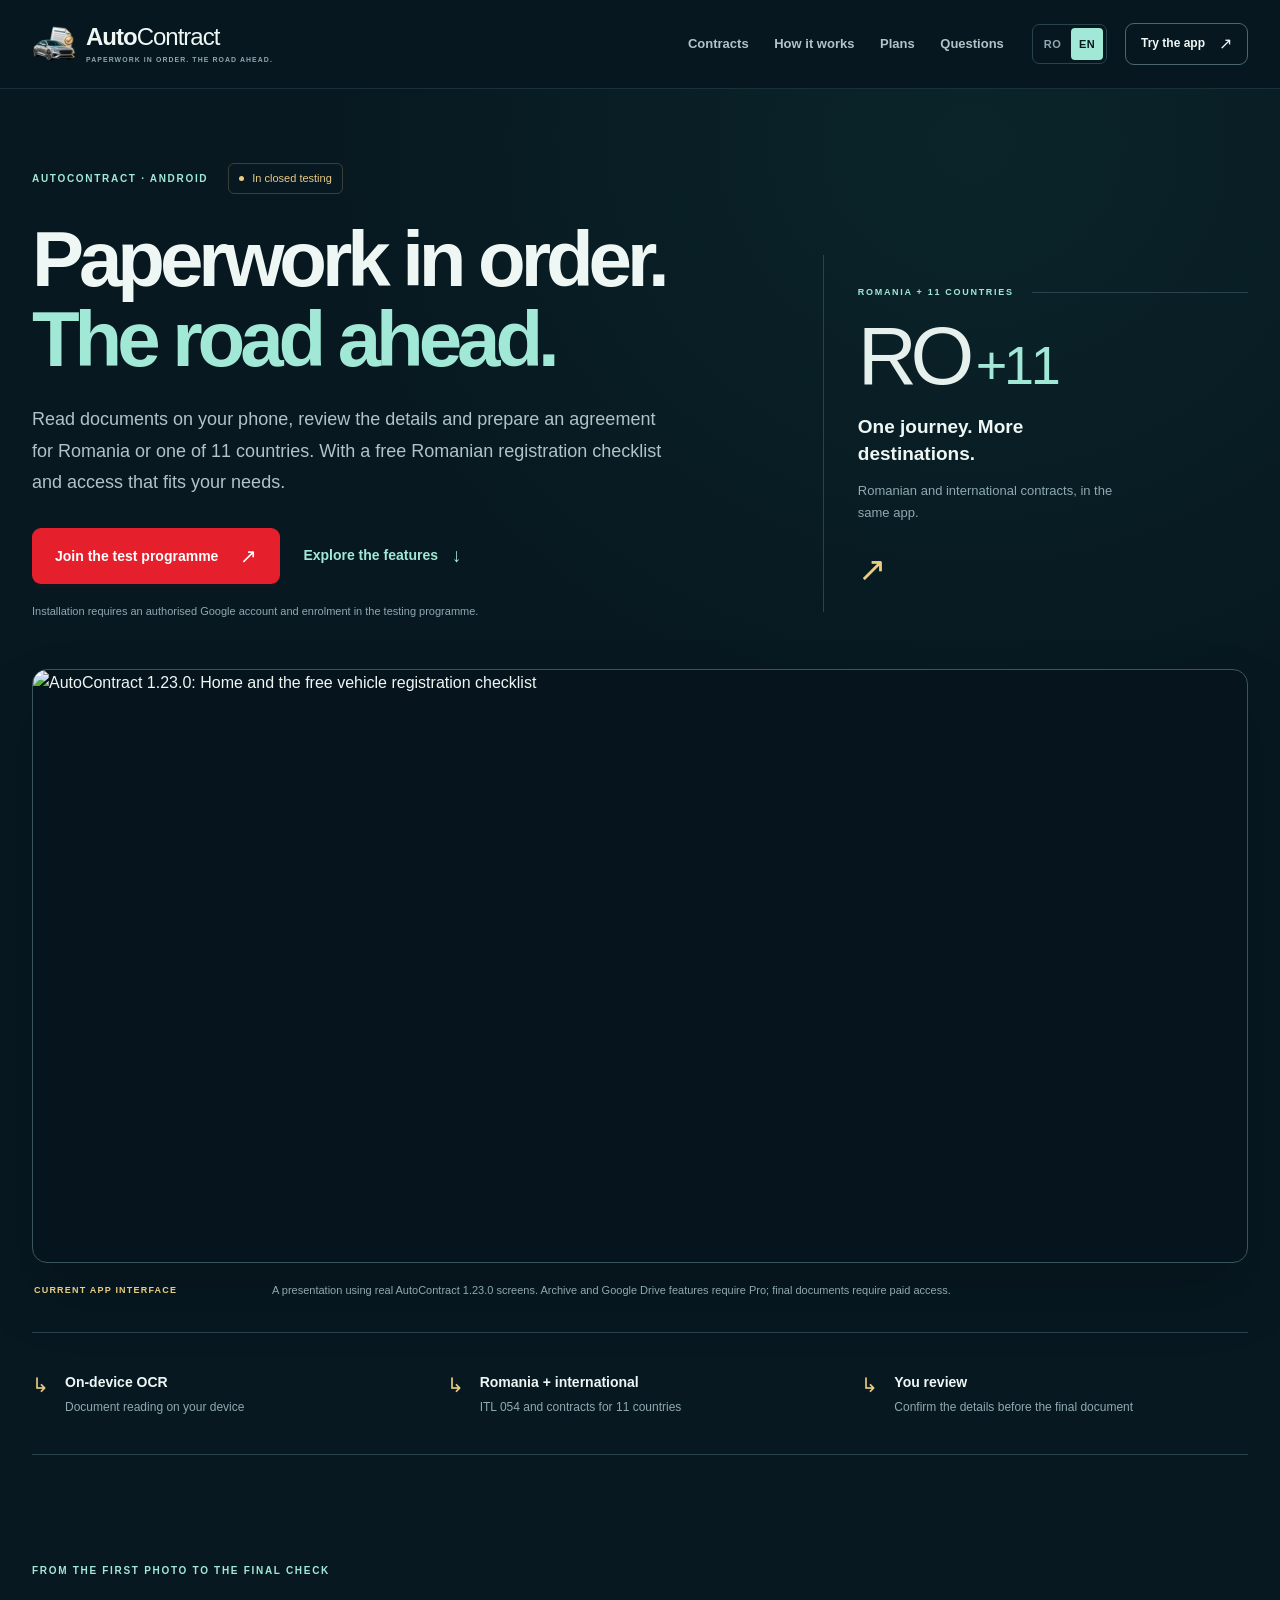
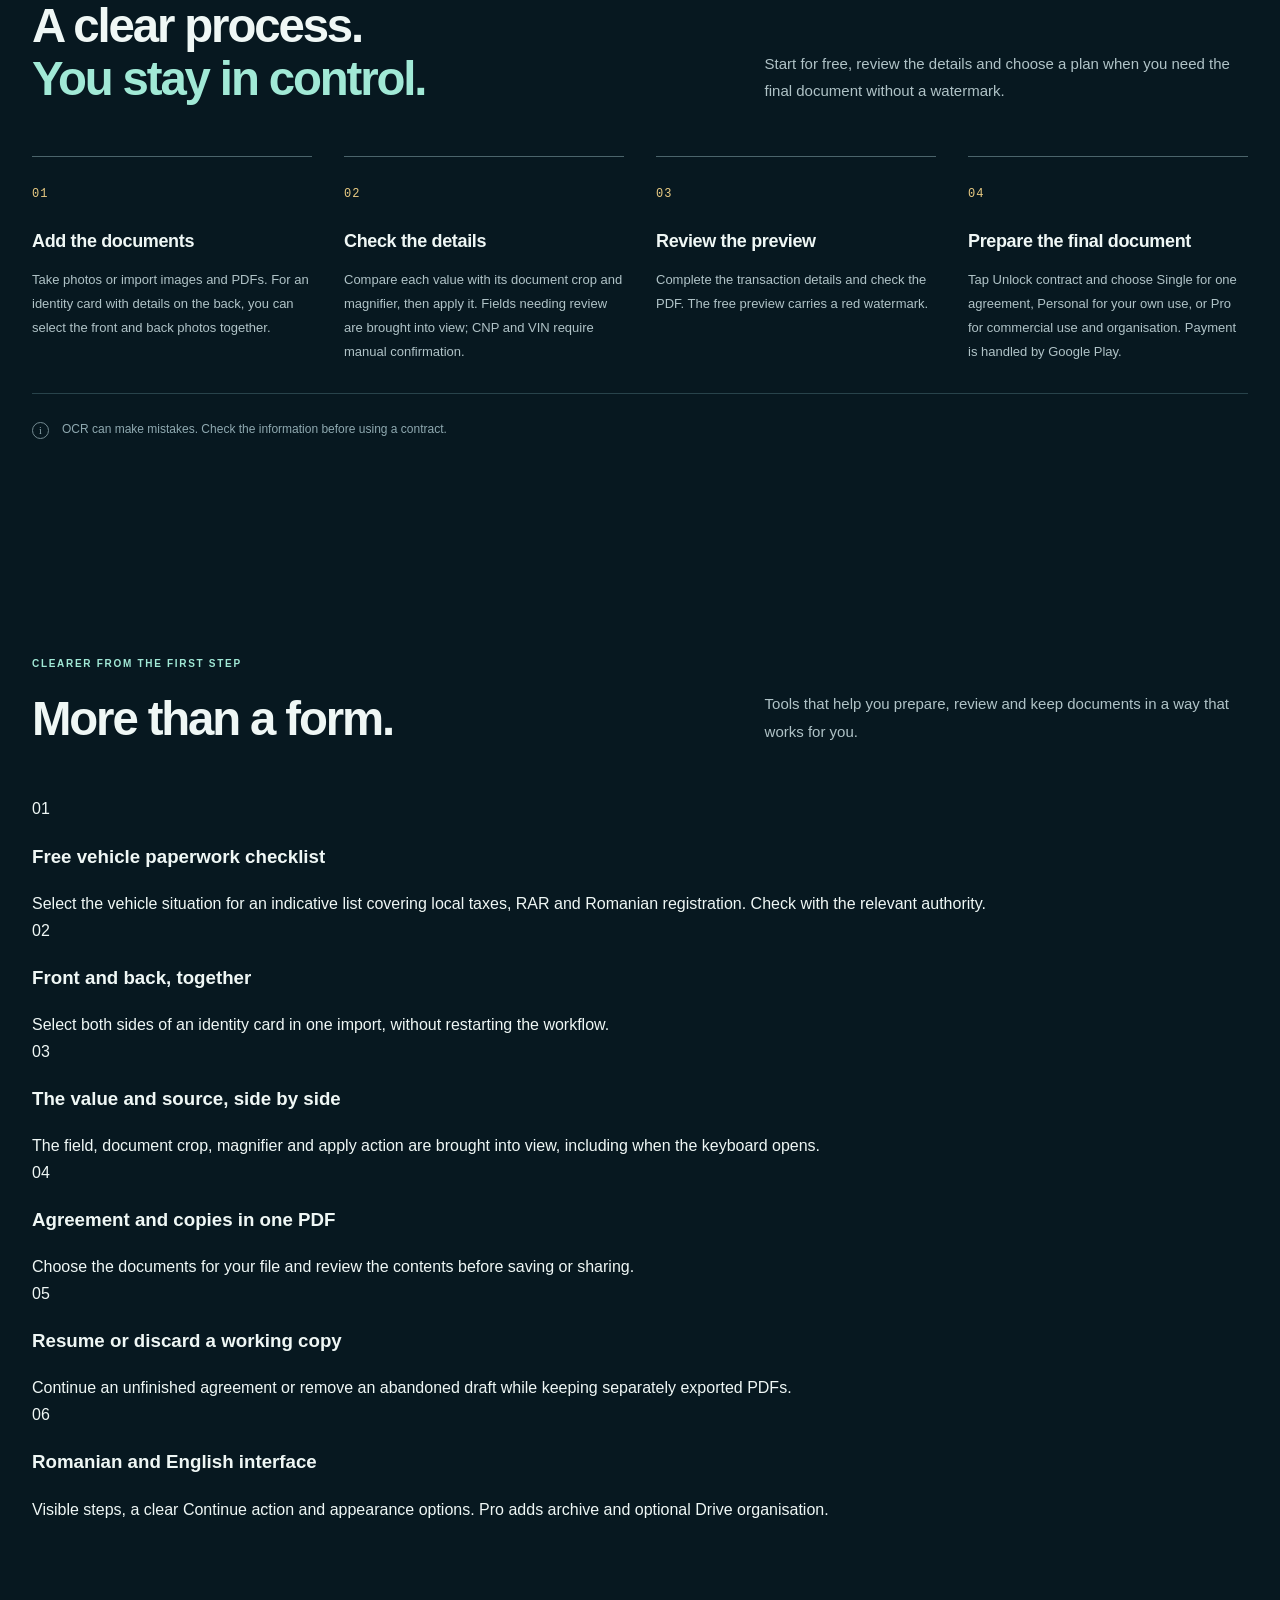
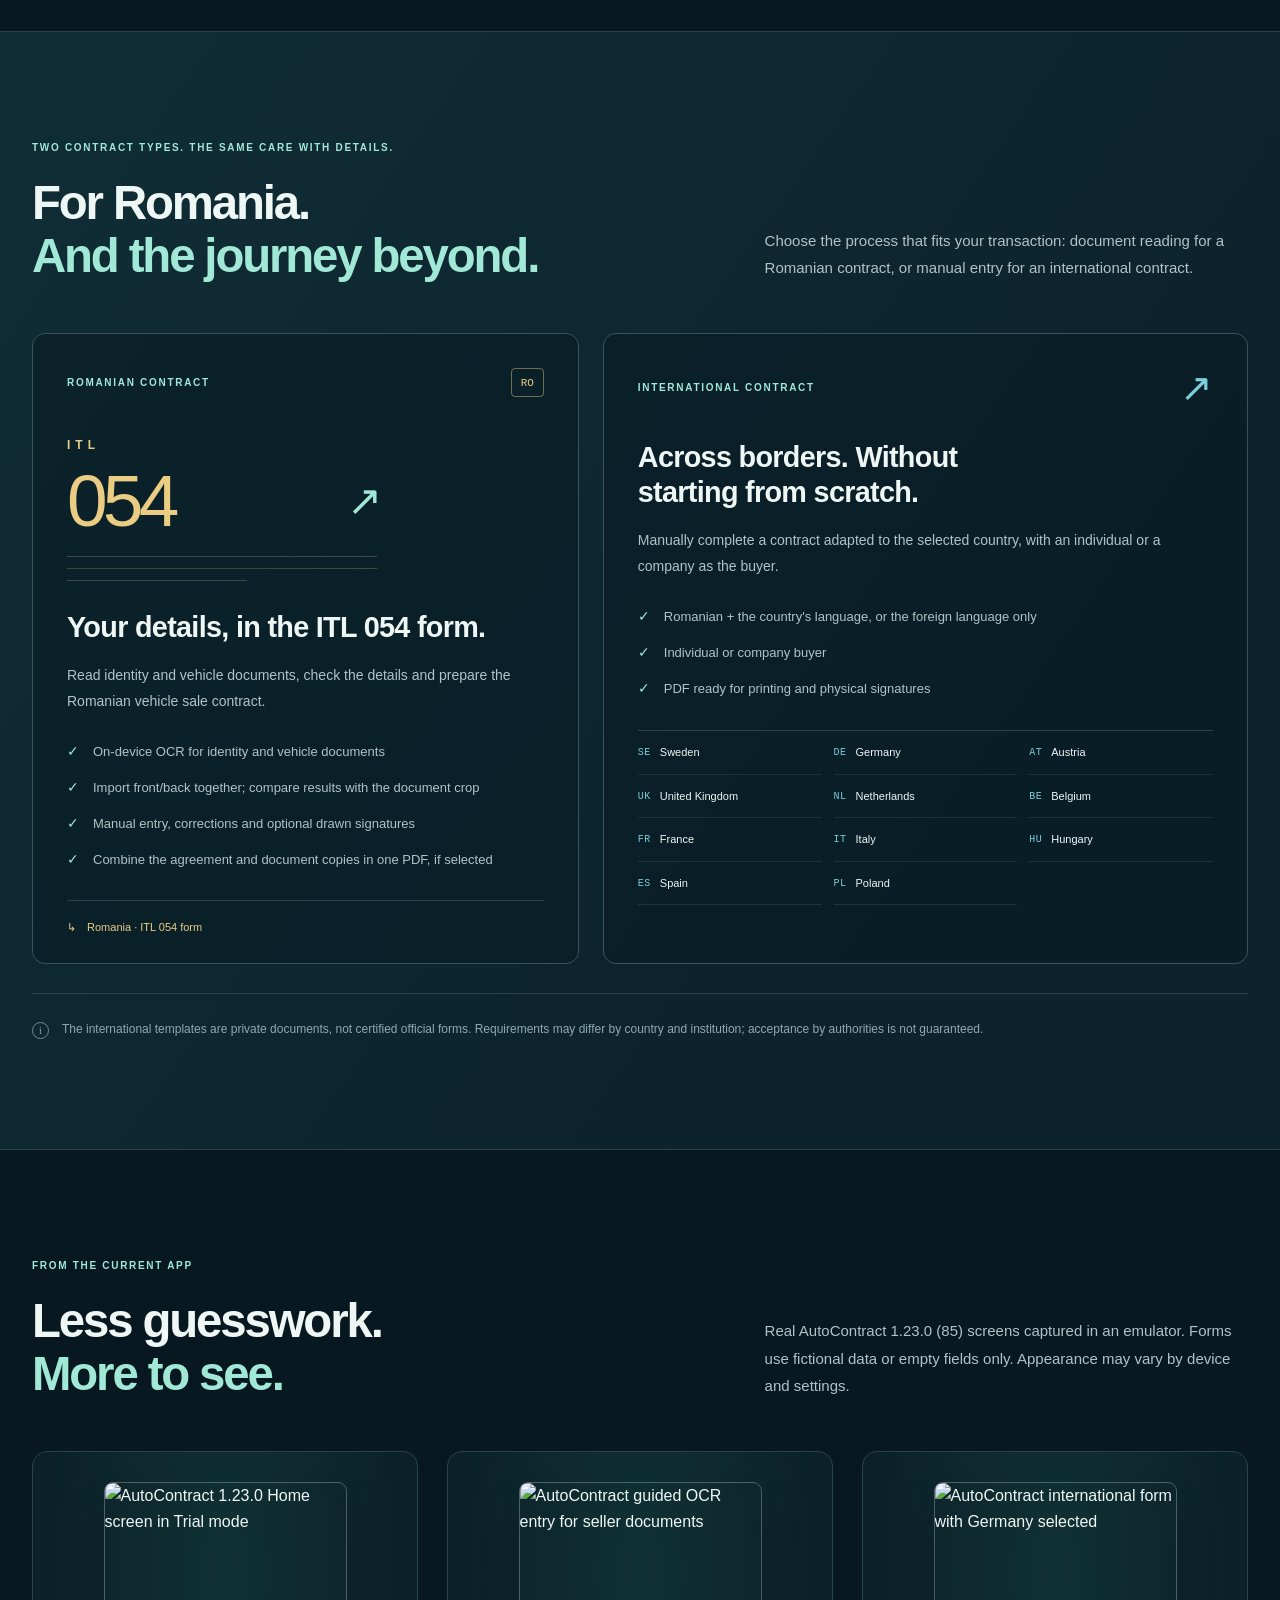
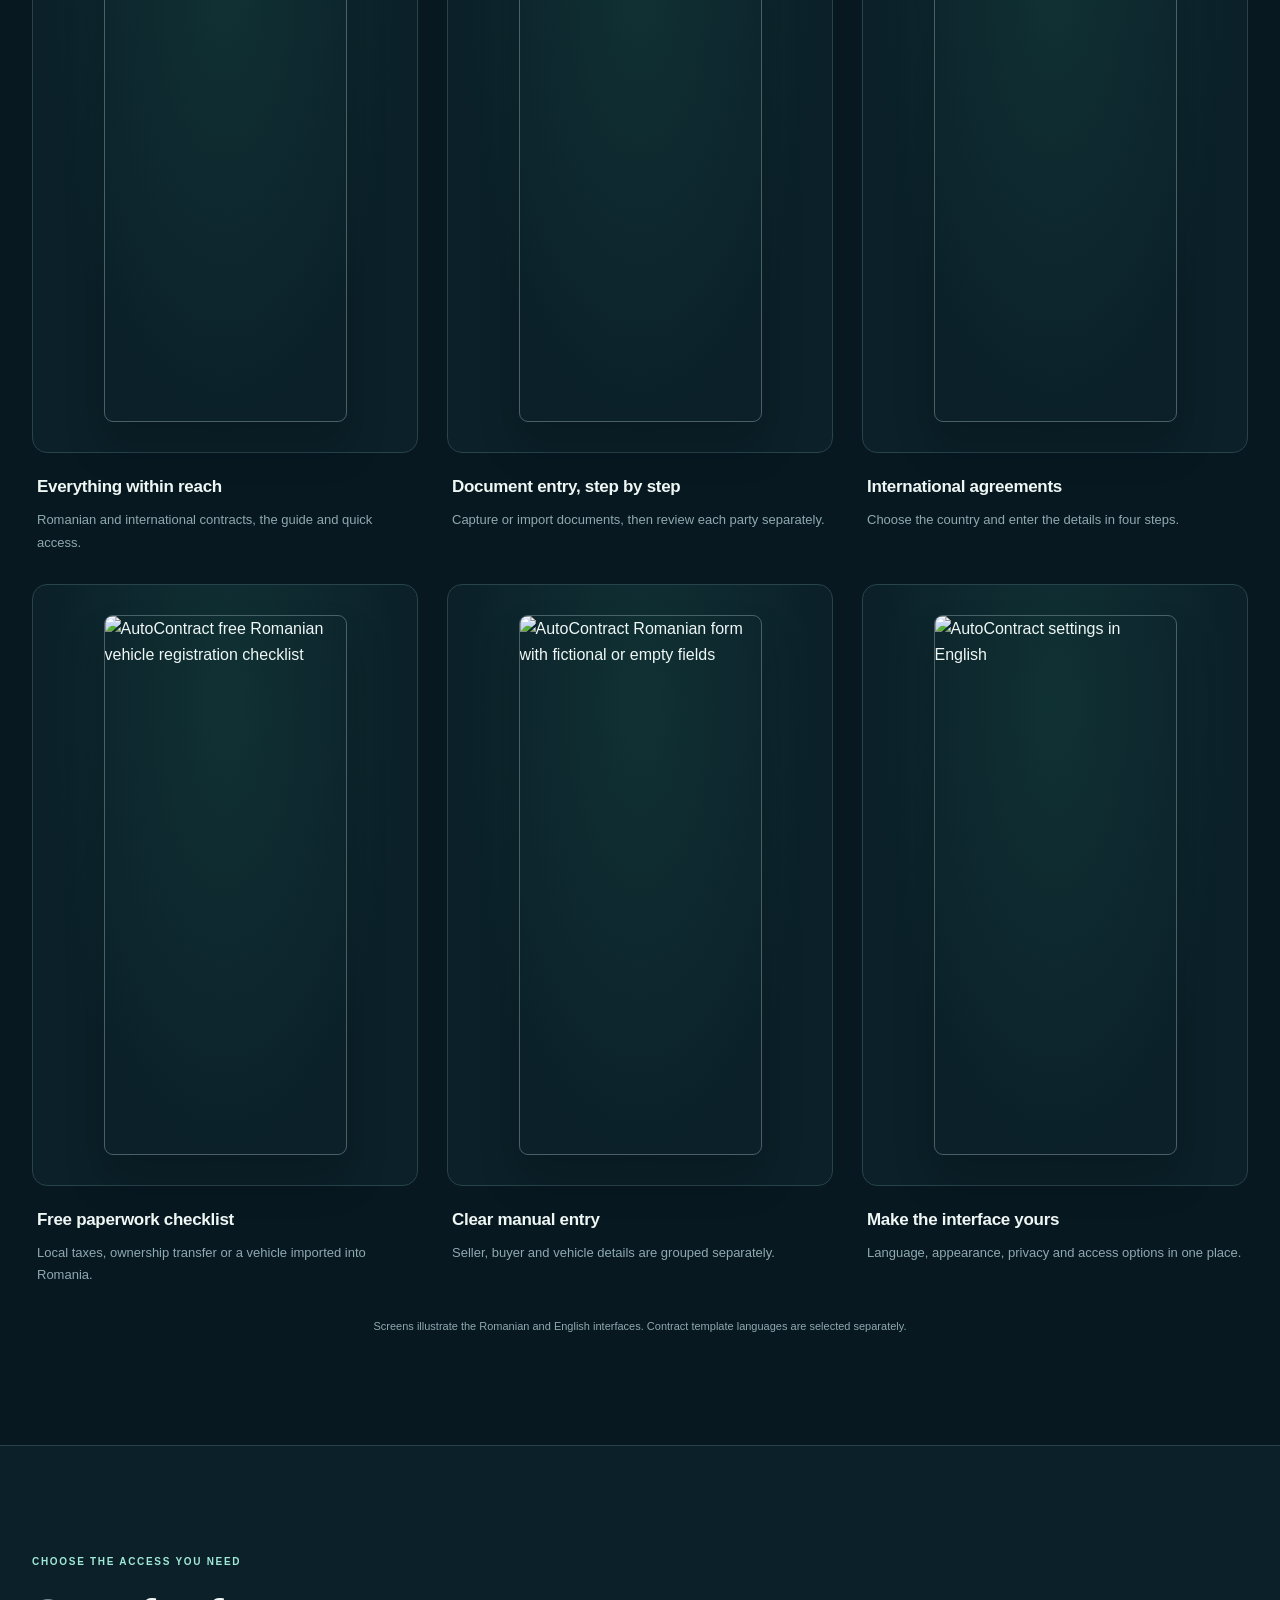
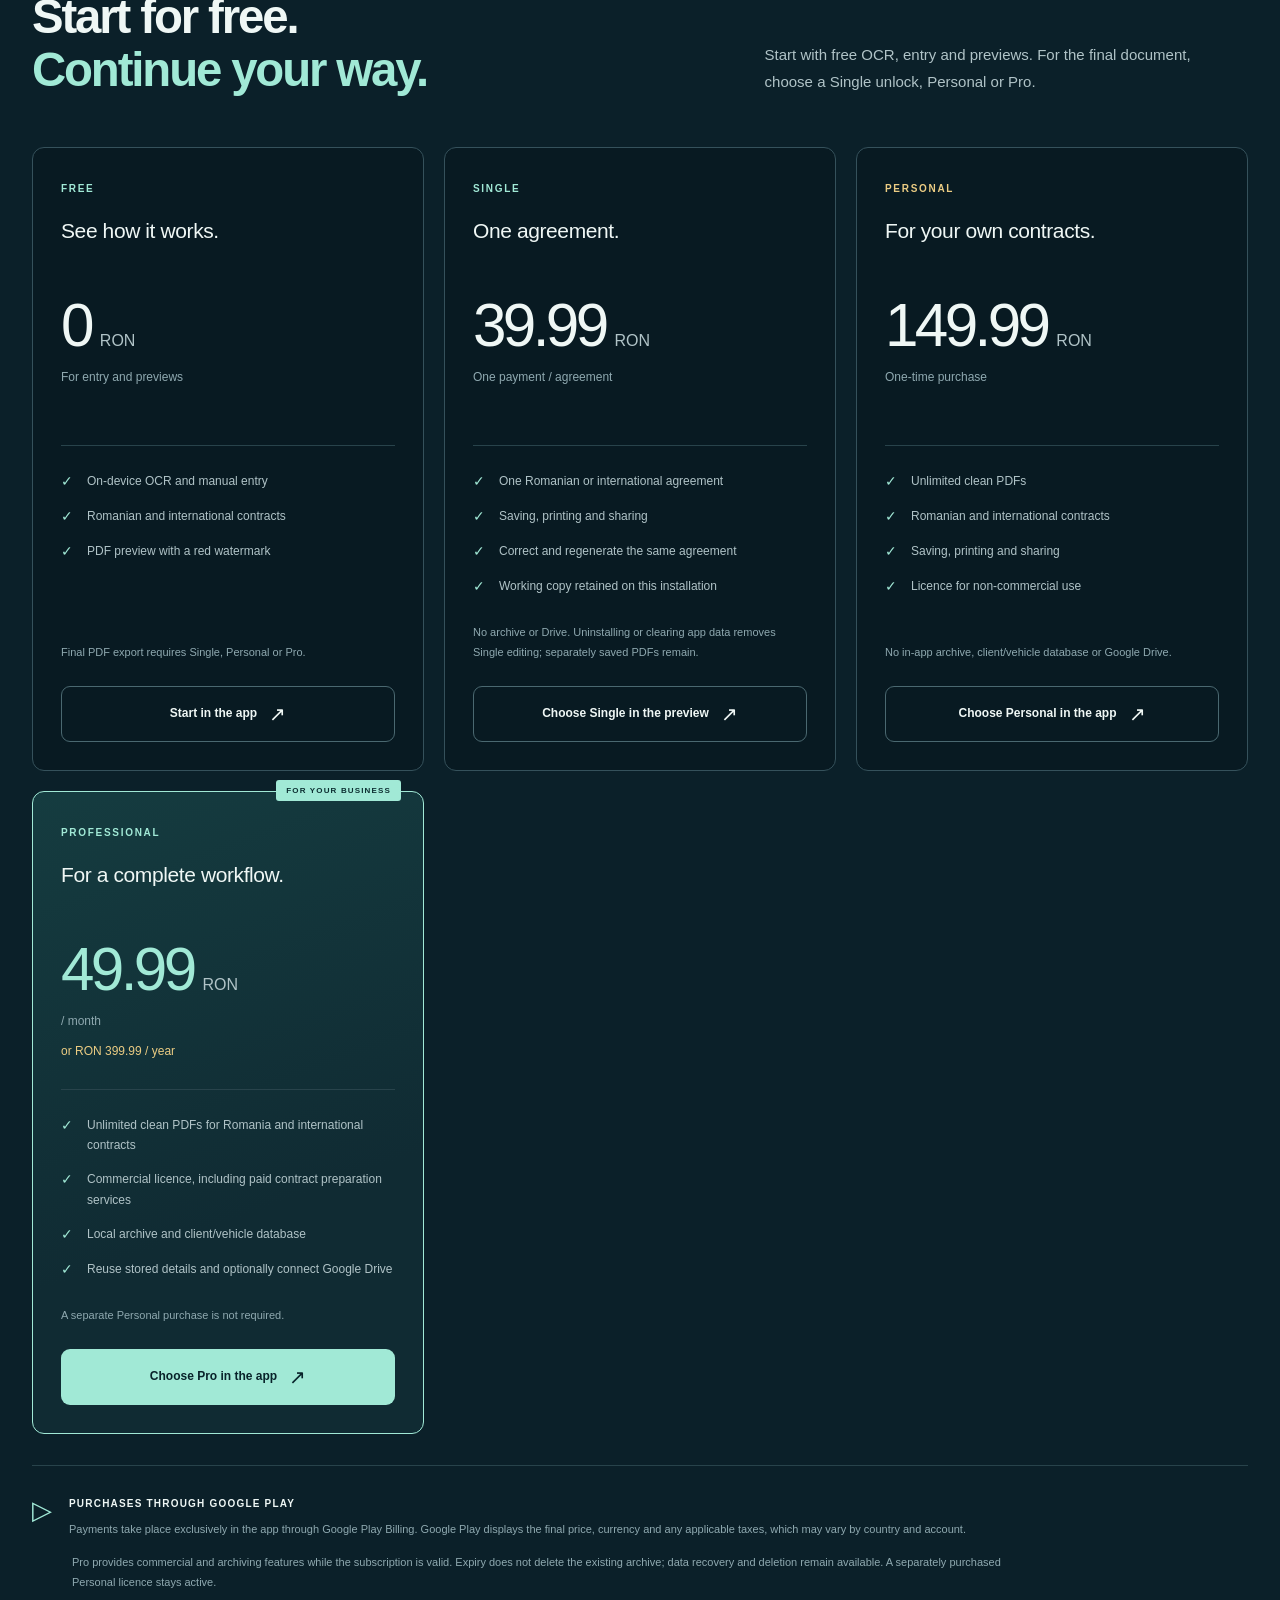
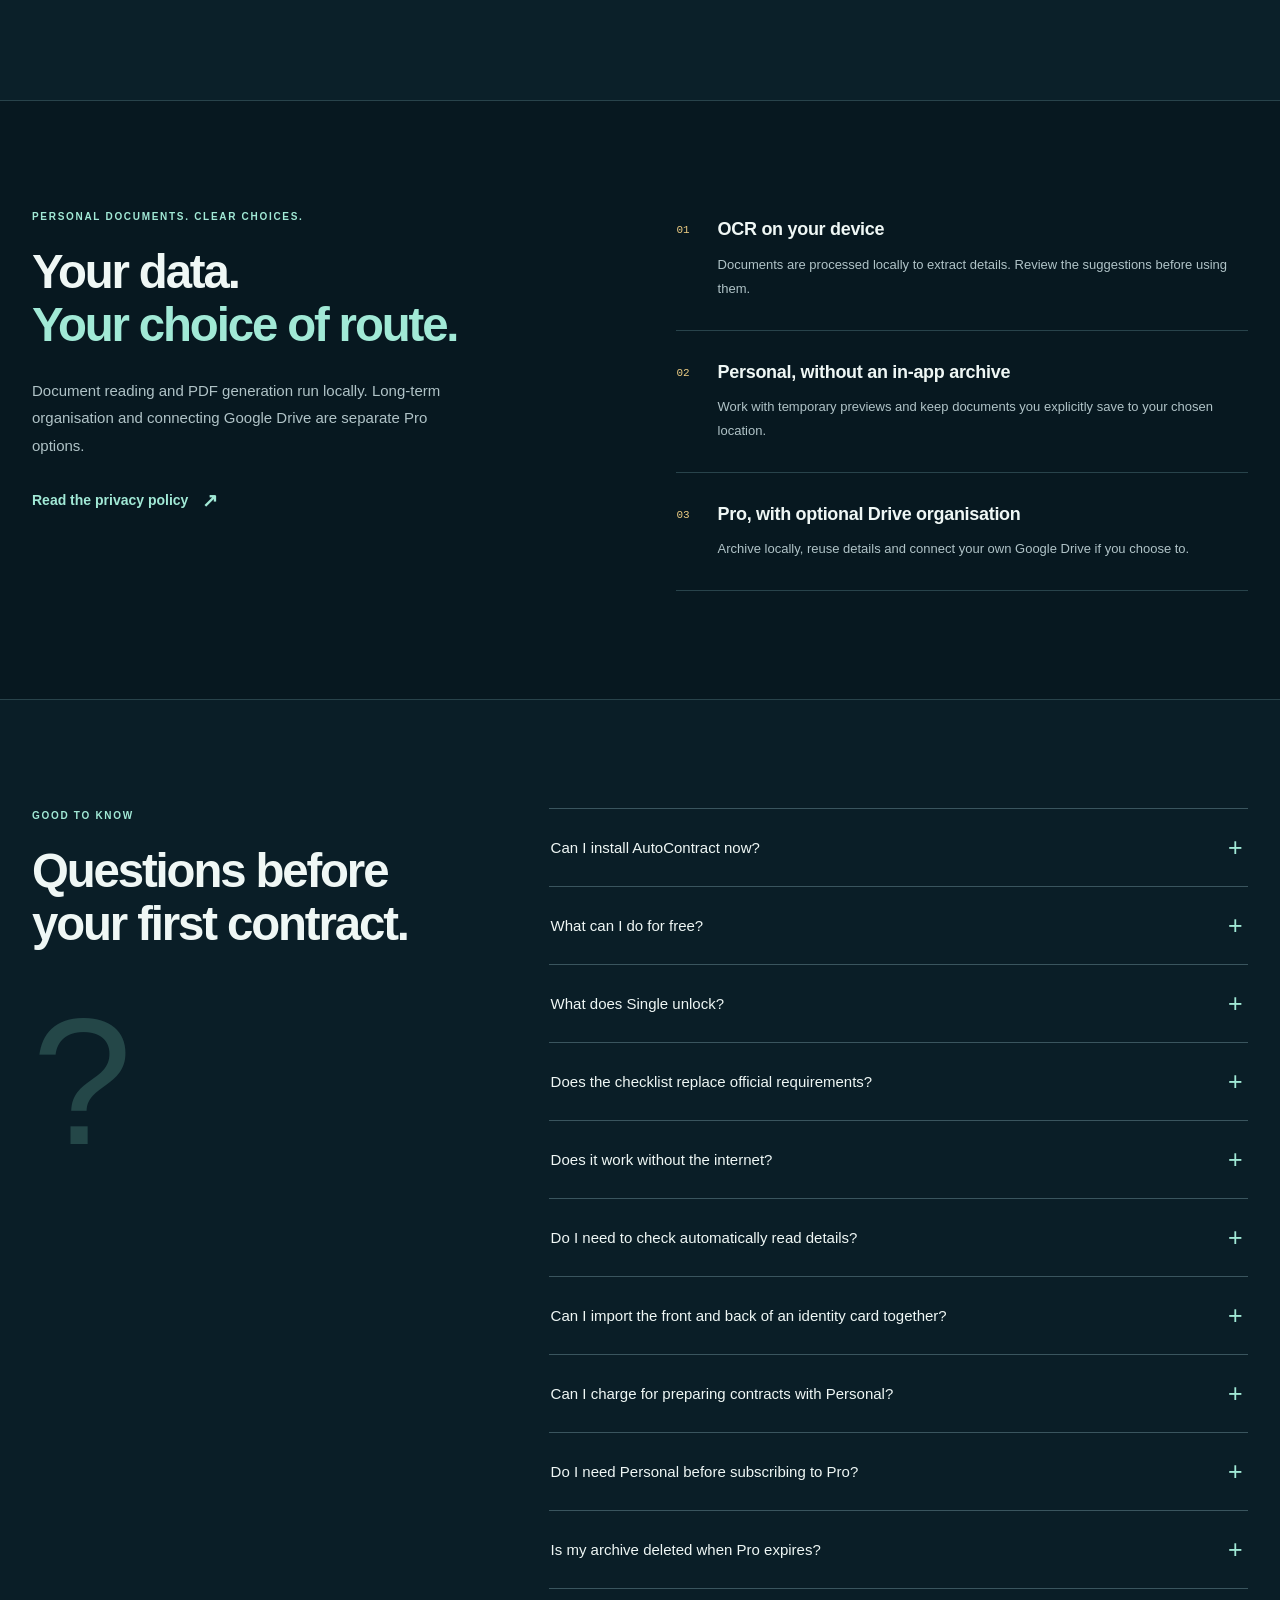
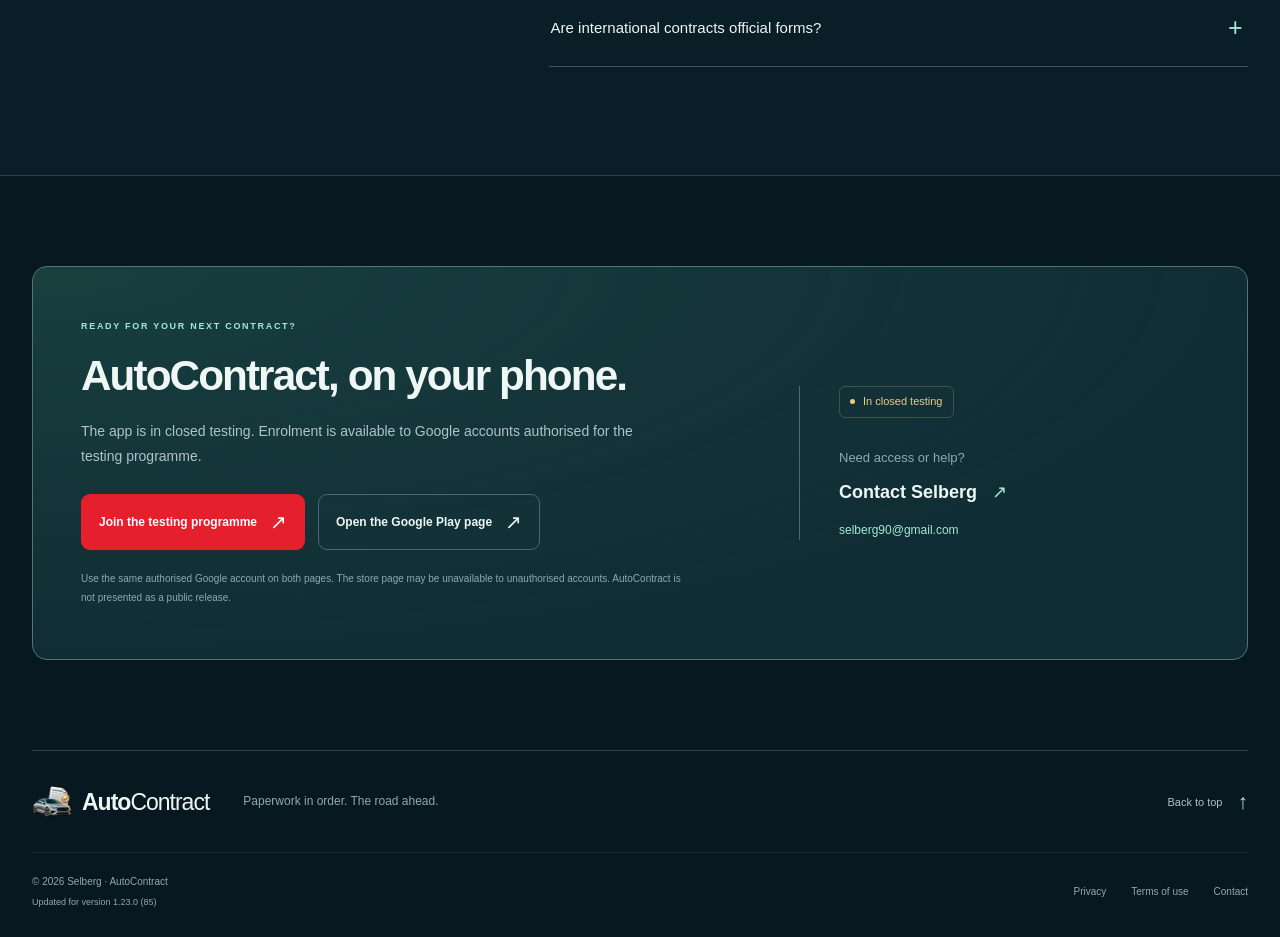
==== commit 5989a937: "Update approved English homepage and legal pages" ====
--- a/en/index.html
+++ b/en/index.html
@@ -3,7 +3,7 @@
 <head>
   <meta charset="utf-8">
   <meta name="viewport" content="width=device-width, initial-scale=1">
-  <meta name="description" content="Romanian ITL 054 and international vehicle sale contracts for 11 countries. On-device OCR, data review and clean PDFs with Personal or Pro. Android closed testing.">
+  <meta name="description" content="Romanian ITL 054 and 11-country vehicle agreements, on-device OCR, a free registration checklist and PDF export with Single, Personal or Pro.">
   <meta name="theme-color" content="#071820">
   <meta name="color-scheme" content="dark">
   <title>AutoContract — Vehicle sale contracts, from documents to PDF</title>
@@ -16,15 +16,15 @@
   <meta property="og:locale" content="en_GB">
   <meta property="og:locale:alternate" content="ro_RO">
   <meta property="og:title" content="AutoContract — Vehicle sale contracts, from documents to PDF">
-  <meta property="og:description" content="Romanian ITL 054 and international vehicle sale contracts for 11 countries. On-device OCR, data review and clean PDFs with Personal or Pro. Android closed testing.">
+  <meta property="og:description" content="Romanian ITL 054 and 11-country vehicle agreements, on-device OCR, a free registration checklist and PDF export with Single, Personal or Pro.">
   <meta property="og:url" content="https://autocontract.myprintx.com/en/">
   <meta property="og:image" content="https://autocontract.myprintx.com/assets/social-card.jpg">
   <meta property="og:image:width" content="1200">
   <meta property="og:image:height" content="630">
-  <meta property="og:image:alt" content="AutoContract promotional image featuring the app identity and illustrative vehicle sale contract screens">
+  <meta property="og:image:alt" content="AutoContract 1.23.0: Home and the free vehicle registration checklist">
   <meta name="twitter:card" content="summary_large_image">
   <meta name="twitter:title" content="AutoContract — Vehicle sale contracts, from documents to PDF">
-  <meta name="twitter:description" content="Romanian ITL 054 and international vehicle sale contracts for 11 countries. On-device OCR, data review and clean PDFs with Personal or Pro. Android closed testing.">
+  <meta name="twitter:description" content="Romanian ITL 054 and 11-country vehicle agreements, on-device OCR, a free registration checklist and PDF export with Single, Personal or Pro.">
   <meta name="twitter:image" content="https://autocontract.myprintx.com/assets/social-card.jpg">
   <link rel="icon" href="/assets/favicon.ico" sizes="any">
   <link rel="icon" type="image/png" href="/assets/favicon-32.png" sizes="32x32">
@@ -57,7 +57,7 @@
         <div class="hero-copy">
           <div class="hero-meta"><p class="eyebrow">AUTOCONTRACT · ANDROID</p><span class="status"><span aria-hidden="true"></span>In closed testing</span></div>
           <h1 id="hero-title">Paperwork in order.<br><span>The road ahead.</span></h1>
-          <p class="hero-lead">Your vehicle sale contract, in one place. Read the documents, check the details and prepare a PDF ready to print and sign.</p>
+          <p class="hero-lead">Read documents on your phone, review the details and prepare an agreement for Romania or one of 11 countries. With a free Romanian registration checklist and access that fits your needs.</p>
           <div class="actions"><a class="button button-primary" href="#instalare">Join the test programme <span aria-hidden="true">↗</span></a><a class="text-link" href="#contracte">Explore the features <span aria-hidden="true">↓</span></a></div>
           <p class="access-note">Installation requires an authorised Google account and enrolment in the testing programme.</p>
         </div>
@@ -72,11 +72,10 @@
       <figure class="promo-figure">
         <div class="promo-image-wrap">
           <picture>
-            <source type="image/webp" srcset="/assets/promo-768.webp 768w, /assets/promo-1280.webp 1280w, /assets/promo-1795.webp 1795w" sizes="(max-width: 640px) calc(100vw - 36px), (max-width: 1328px) calc(100vw - 64px), 1264px">
-            <img src="/assets/promo-1795.webp" alt="AutoContract promotional image featuring the app identity and illustrative vehicle sale contract screens" width="1795" height="876" fetchpriority="high" decoding="async">
+            <img src="/assets/promo-current-en.jpg" alt="AutoContract 1.23.0: Home and the free vehicle registration checklist" width="1024" height="500" fetchpriority="high" decoding="async">
           </picture>
         </div>
-        <figcaption><span class="caption-label">PROMOTIONAL ILLUSTRATION</span><span>The promotional image includes illustrative screens and wording from earlier versions. Current features are explained below, with genuine app screenshots in a separate section.</span></figcaption>
+        <figcaption><span class="caption-label">CURRENT APP INTERFACE</span><span>A presentation using real AutoContract 1.23.0 screens. Archive and Google Drive features require Pro; final documents require paid access.</span></figcaption>
       </figure>
       <div class="hero-facts"><div><span class="fact-mark" aria-hidden="true">↳</span><div><strong>On-device OCR</strong><span>Document reading on your device</span></div></div><div><span class="fact-mark" aria-hidden="true">↳</span><div><strong>Romania + international</strong><span>ITL 054 and contracts for 11 countries</span></div></div><div><span class="fact-mark" aria-hidden="true">↳</span><div><strong>You review</strong><span>Confirm the details before the final document</span></div></div></div>
     </section>
@@ -86,8 +85,13 @@
         <div><p class="eyebrow">FROM THE FIRST PHOTO TO THE FINAL CHECK</p><h2 id="workflow-title">A clear process.<br><span>You stay in control.</span></h2></div>
         <p class="section-intro">Start for free, review the details and choose a plan when you need the final document without a watermark.</p>
       </div>
-      <div class="workflow-grid"><article data-reveal><span class="step-number">01</span><h3>Add the documents</h3><p>Take photos or import images and PDFs. For an identity card with details on the back, you can select the front and back photos together.</p></article><article data-reveal><span class="step-number">02</span><h3>Check the details</h3><p>Compare OCR suggestions with the documents. Personal identification numbers and the VIN still require your manual confirmation.</p></article><article data-reveal><span class="step-number">03</span><h3>Review the preview</h3><p>Complete the transaction details and check the PDF. The free preview carries a red watermark.</p></article><article data-reveal><span class="step-number">04</span><h3>Prepare the final document</h3><p>With Personal or Pro, save the clean PDF, share it or send it to a printer. Purchases take place in the app through Google Play.</p></article></div>
+      <div class="workflow-grid"><article data-reveal><span class="step-number">01</span><h3>Add the documents</h3><p>Take photos or import images and PDFs. For an identity card with details on the back, you can select the front and back photos together.</p></article><article data-reveal><span class="step-number">02</span><h3>Check the details</h3><p>Compare each value with its document crop and magnifier, then apply it. Fields needing review are brought into view; CNP and VIN require manual confirmation.</p></article><article data-reveal><span class="step-number">03</span><h3>Review the preview</h3><p>Complete the transaction details and check the PDF. The free preview carries a red watermark.</p></article><article data-reveal><span class="step-number">04</span><h3>Prepare the final document</h3><p>Tap Unlock contract and choose Single for one agreement, Personal for your own use, or Pro for commercial use and organisation. Payment is handled by Google Play.</p></article></div>
       <p class="info-note"><span aria-hidden="true">i</span>OCR can make mistakes. Check the information before using a contract.</p>
+    </section>
+
+    <section class="section shell updates-section" id="noutati" aria-labelledby="updates-title">
+      <div class="section-head"><div><p class="eyebrow">CLEARER FROM THE FIRST STEP</p><h2 id="updates-title">More than a form.</h2></div><p class="section-intro">Tools that help you prepare, review and keep documents in a way that works for you.</p></div>
+      <div class="updates-grid"><article data-reveal><span class="update-number">01</span><h3>Free vehicle paperwork checklist</h3><p>Select the vehicle situation for an indicative list covering local taxes, RAR and Romanian registration. Check with the relevant authority.</p></article><article data-reveal><span class="update-number">02</span><h3>Front and back, together</h3><p>Select both sides of an identity card in one import, without restarting the workflow.</p></article><article data-reveal><span class="update-number">03</span><h3>The value and source, side by side</h3><p>The field, document crop, magnifier and apply action are brought into view, including when the keyboard opens.</p></article><article data-reveal><span class="update-number">04</span><h3>Agreement and copies in one PDF</h3><p>Choose the documents for your file and review the contents before saving or sharing.</p></article><article data-reveal><span class="update-number">05</span><h3>Resume or discard a working copy</h3><p>Continue an unfinished agreement or remove an abandoned draft while keeping separately exported PDFs.</p></article><article data-reveal><span class="update-number">06</span><h3>Romanian and English interface</h3><p>Visible steps, a clear Continue action and appearance options. Pro adds archive and optional Drive organisation.</p></article></div>
     </section>
 
     <section class="contracts-section" id="contracte" aria-labelledby="contracts-title">
@@ -101,7 +105,7 @@
             <div class="panel-top"><span class="eyebrow">ROMANIAN CONTRACT</span><span class="country-code">RO</span></div>
             <div class="document-mark" aria-hidden="true"><span>ITL</span><strong>054<span>↗</span></strong><i></i><i></i><i></i></div>
             <h3>Your details, in the ITL 054 form.</h3><p>Read identity and vehicle documents, check the details and prepare the Romanian vehicle sale contract.</p>
-            <ul class="feature-list"><li><span aria-hidden="true">✓</span><span>On-device OCR for identity cards, vehicle identity documents and registration certificates</span></li><li><span aria-hidden="true">✓</span><span>Manual entry and correction of suggestions</span></li><li><span aria-hidden="true">✓</span><span>PDF preview and optional handwritten signatures</span></li><li><span aria-hidden="true">✓</span><span>Clean PDFs, saving, sharing and printing with a paid plan</span></li></ul>
+            <ul class="feature-list"><li><span aria-hidden="true">✓</span><span>On-device OCR for identity and vehicle documents</span></li><li><span aria-hidden="true">✓</span><span>Import front/back together; compare results with the document crop</span></li><li><span aria-hidden="true">✓</span><span>Manual entry, corrections and optional drawn signatures</span></li><li><span aria-hidden="true">✓</span><span>Combine the agreement and document copies in one PDF, if selected</span></li></ul>
             <p class="panel-foot"><span aria-hidden="true">↳</span> Romania · ITL 054 form</p>
           </article>
           <article class="contract-panel contract-international" data-reveal>
@@ -118,19 +122,19 @@
     <section class="section shell screens-section" id="aplicatie" aria-labelledby="screens-title">
       <div class="section-head">
         <div><p class="eyebrow">FROM THE CURRENT APP</p><h2 id="screens-title">Less guesswork.<br><span>More to see.</span></h2></div>
-        <p class="section-intro">Genuine emulator screenshots with test data from AutoContract 1.20.5 (73). Appearance may vary with your device and settings.</p>
+        <p class="section-intro">Real AutoContract 1.23.0 (85) screens captured in an emulator. Forms use fictional data or empty fields only. Appearance may vary by device and settings.</p>
       </div>
-      <div class="screens-grid"><figure class="screen-figure" data-reveal><div class="screen-stage"><img src="/assets/screens/home-ro.webp" alt="AutoContract 1.20.5 home screen in Romanian" width="720" height="1600" loading="lazy" decoding="async"></div><figcaption><h3>Home</h3><p>Direct access to Romanian and international contracts.</p></figcaption></figure><figure class="screen-figure" data-reveal><div class="screen-stage"><img src="/assets/screens/international-ro.webp" alt="AutoContract international contract entry screen in Romanian" width="720" height="1600" loading="lazy" decoding="async"></div><figcaption><h3>International contracts</h3><p>Choose the country and contract format in the manual entry process.</p></figcaption></figure><figure class="screen-figure" data-reveal><div class="screen-stage"><img src="/assets/screens/countries-ro.webp" alt="AutoContract country selector for international contracts in Romanian" width="720" height="1600" loading="lazy" decoding="async"></div><figcaption><h3>Choose the contract&#x27;s country</h3><p>International destinations, directly in the app.</p></figcaption></figure></div>
-      <p class="quiet centered">These screenshots show the Romanian interface. An English interface is also available in the app.</p>
+      <div class="screens-grid"><figure class="screen-figure" data-reveal><div class="screen-stage"><img src="/assets/screens/01-home-en.png" alt="AutoContract 1.23.0 Home screen in Trial mode" width="1080" height="2400" loading="lazy" decoding="async"></div><figcaption><h3>Everything within reach</h3><p>Romanian and international contracts, the guide and quick access.</p></figcaption></figure><figure class="screen-figure" data-reveal><div class="screen-stage"><img src="/assets/screens/05-ocr-ro.png" alt="AutoContract guided OCR entry for seller documents" width="1080" height="2400" loading="lazy" decoding="async"></div><figcaption><h3>Document entry, step by step</h3><p>Capture or import documents, then review each party separately.</p></figcaption></figure><figure class="screen-figure" data-reveal><div class="screen-stage"><img src="/assets/screens/03-international-en.png" alt="AutoContract international form with Germany selected" width="1080" height="2400" loading="lazy" decoding="async"></div><figcaption><h3>International agreements</h3><p>Choose the country and enter the details in four steps.</p></figcaption></figure><figure class="screen-figure" data-reveal><div class="screen-stage"><img src="/assets/screens/02-guide-en.png" alt="AutoContract free Romanian vehicle registration checklist" width="1080" height="2400" loading="lazy" decoding="async"></div><figcaption><h3>Free paperwork checklist</h3><p>Local taxes, ownership transfer or a vehicle imported into Romania.</p></figcaption></figure><figure class="screen-figure" data-reveal><div class="screen-stage"><img src="/assets/screens/06-form-en.png" alt="AutoContract Romanian form with fictional or empty fields" width="1080" height="2400" loading="lazy" decoding="async"></div><figcaption><h3>Clear manual entry</h3><p>Seller, buyer and vehicle details are grouped separately.</p></figcaption></figure><figure class="screen-figure" data-reveal><div class="screen-stage"><img src="/assets/screens/08-settings-en.png" alt="AutoContract settings in English" width="1080" height="2400" loading="lazy" decoding="async"></div><figcaption><h3>Make the interface yours</h3><p>Language, appearance, privacy and access options in one place.</p></figcaption></figure></div>
+      <p class="quiet centered">Screens illustrate the Romanian and English interfaces. Contract template languages are selected separately.</p>
     </section>
 
     <section class="pricing-section" id="licente" aria-labelledby="pricing-title">
       <div class="shell section">
         <div class="section-head">
           <div><p class="eyebrow">CHOOSE THE ACCESS YOU NEED</p><h2 id="pricing-title">Start for free.<br><span>Continue your way.</span></h2></div>
-          <p class="section-intro">The same Romanian and international contracts. Different usage rights and ways to organise your work.</p>
+          <p class="section-intro">Start with free OCR, entry and previews. For the final document, choose a Single unlock, Personal or Pro.</p>
         </div>
-        <div class="pricing-grid"><article class="price-plan plan-free" data-reveal><p class="eyebrow">FREE</p><h3>See how it works.</h3><p class="price"><strong>0</strong><span>RON</span></p><p class="price-period">For entry and previews</p><div class="annual-spacer" aria-hidden="true"></div><ul class="feature-list"><li><span aria-hidden="true">✓</span><span>On-device OCR and manual entry</span></li><li><span aria-hidden="true">✓</span><span>Romanian and international contracts</span></li><li><span aria-hidden="true">✓</span><span>PDF preview with a red watermark</span></li></ul><p class="plan-limit">The final contract without a watermark requires Personal or Pro.</p><a class="button button-outline" href="#instalare">Start in the app<span aria-hidden="true">↗</span></a></article><article class="price-plan plan-personal" data-reveal><p class="eyebrow">PERSONAL</p><h3>For your own contracts.</h3><p class="price"><strong>99.99</strong><span>RON</span></p><p class="price-period">One-time purchase</p><div class="annual-spacer" aria-hidden="true"></div><ul class="feature-list"><li><span aria-hidden="true">✓</span><span>Unlimited clean PDFs</span></li><li><span aria-hidden="true">✓</span><span>Romanian and international contracts</span></li><li><span aria-hidden="true">✓</span><span>Saving, printing and sharing</span></li><li><span aria-hidden="true">✓</span><span>Licence for non-commercial use</span></li></ul><p class="plan-limit">No in-app archive, client/vehicle database or Google Drive.</p><a class="button button-outline" href="#instalare">Choose Personal in the app<span aria-hidden="true">↗</span></a></article><article class="price-plan plan-pro" data-reveal><span class="plan-badge">FOR YOUR BUSINESS</span><p class="eyebrow">PROFESSIONAL</p><h3>For a complete workflow.</h3><p class="price"><strong>49.99</strong><span>RON</span></p><p class="price-period">/ month</p><p class="annual-price">or RON 399.99 / year</p><ul class="feature-list"><li><span aria-hidden="true">✓</span><span>Unlimited clean PDFs for Romania and international contracts</span></li><li><span aria-hidden="true">✓</span><span>Commercial licence, including paid contract preparation services</span></li><li><span aria-hidden="true">✓</span><span>Local archive and client/vehicle database</span></li><li><span aria-hidden="true">✓</span><span>Reuse stored details and optionally connect Google Drive</span></li></ul><p class="plan-limit">A separate Personal purchase is not required.</p><a class="button button-mint" href="#instalare">Choose Pro in the app<span aria-hidden="true">↗</span></a></article></div>
+        <div class="pricing-grid"><article class="price-plan plan-free" data-reveal><p class="eyebrow">FREE</p><h3>See how it works.</h3><p class="price"><strong>0</strong><span>RON</span></p><p class="price-period">For entry and previews</p><div class="annual-spacer" aria-hidden="true"></div><ul class="feature-list"><li><span aria-hidden="true">✓</span><span>On-device OCR and manual entry</span></li><li><span aria-hidden="true">✓</span><span>Romanian and international contracts</span></li><li><span aria-hidden="true">✓</span><span>PDF preview with a red watermark</span></li></ul><p class="plan-limit">Final PDF export requires Single, Personal or Pro.</p><a class="button button-outline" href="#instalare">Start in the app<span aria-hidden="true">↗</span></a></article><article class="price-plan plan-single" data-reveal><p class="eyebrow">SINGLE</p><h3>One agreement.</h3><p class="price"><strong>39.99</strong><span>RON</span></p><p class="price-period">One payment / agreement</p><div class="annual-spacer" aria-hidden="true"></div><ul class="feature-list"><li><span aria-hidden="true">✓</span><span>One Romanian or international agreement</span></li><li><span aria-hidden="true">✓</span><span>Saving, printing and sharing</span></li><li><span aria-hidden="true">✓</span><span>Correct and regenerate the same agreement</span></li><li><span aria-hidden="true">✓</span><span>Working copy retained on this installation</span></li></ul><p class="plan-limit">No archive or Drive. Uninstalling or clearing app data removes Single editing; separately saved PDFs remain.</p><a class="button button-outline" href="#instalare">Choose Single in the preview<span aria-hidden="true">↗</span></a></article><article class="price-plan plan-personal" data-reveal><p class="eyebrow">PERSONAL</p><h3>For your own contracts.</h3><p class="price"><strong>149.99</strong><span>RON</span></p><p class="price-period">One-time purchase</p><div class="annual-spacer" aria-hidden="true"></div><ul class="feature-list"><li><span aria-hidden="true">✓</span><span>Unlimited clean PDFs</span></li><li><span aria-hidden="true">✓</span><span>Romanian and international contracts</span></li><li><span aria-hidden="true">✓</span><span>Saving, printing and sharing</span></li><li><span aria-hidden="true">✓</span><span>Licence for non-commercial use</span></li></ul><p class="plan-limit">No in-app archive, client/vehicle database or Google Drive.</p><a class="button button-outline" href="#instalare">Choose Personal in the app<span aria-hidden="true">↗</span></a></article><article class="price-plan plan-pro" data-reveal><span class="plan-badge">FOR YOUR BUSINESS</span><p class="eyebrow">PROFESSIONAL</p><h3>For a complete workflow.</h3><p class="price"><strong>49.99</strong><span>RON</span></p><p class="price-period">/ month</p><p class="annual-price">or RON 399.99 / year</p><ul class="feature-list"><li><span aria-hidden="true">✓</span><span>Unlimited clean PDFs for Romania and international contracts</span></li><li><span aria-hidden="true">✓</span><span>Commercial licence, including paid contract preparation services</span></li><li><span aria-hidden="true">✓</span><span>Local archive and client/vehicle database</span></li><li><span aria-hidden="true">✓</span><span>Reuse stored details and optionally connect Google Drive</span></li></ul><p class="plan-limit">A separate Personal purchase is not required.</p><a class="button button-mint" href="#instalare">Choose Pro in the app<span aria-hidden="true">↗</span></a></article></div>
         <div class="billing-note"><span class="billing-symbol" aria-hidden="true">▷</span><div><h3>PURCHASES THROUGH GOOGLE PLAY</h3><p>Payments take place exclusively in the app through Google Play Billing. Google Play displays the final price, currency and any applicable taxes, which may vary by country and account.</p></div></div>
         <p class="expiry-note">Pro provides commercial and archiving features while the subscription is valid. Expiry does not delete the existing archive; data recovery and deletion remain available. A separately purchased Personal licence stays active.</p>
       </div>
@@ -144,7 +148,7 @@
     <section class="faq-section" id="intrebari" aria-labelledby="faq-title">
       <div class="shell section faq-layout">
         <div><p class="eyebrow">GOOD TO KNOW</p><h2 id="faq-title">Questions before your first contract.</h2><div class="faq-decoration" aria-hidden="true">?</div></div>
-        <div class="faq-items"><details><summary>Can I install AutoContract now?<span aria-hidden="true">+</span></summary><div><p>The app is in Closed Testing. You need a Google account authorised for testing and must join the programme. Use the same account for enrolment and installation. Contact the developer if you do not have access.</p></div></details><details><summary>What can I do for free?<span aria-hidden="true">+</span></summary><div><p>Read documents with OCR, enter details manually and preview Romanian and international contracts. The free preview carries a red watermark. Saving, sharing and printing the final document without a watermark requires Personal or Pro.</p></div></details><details><summary>Does it work without the internet?<span aria-hidden="true">+</span></summary><div><p>OCR and PDF generation run locally. Internet access is needed for purchases, restoring and verifying Google Play licences, and Google Drive features.</p></div></details><details><summary>Do I need to check automatically read details?<span aria-hidden="true">+</span></summary><div><p>Yes. OCR can make mistakes. Compare details with the originals, correct suggestions and manually confirm personal identification numbers and the VIN. The app does not replace checks of the documents or transaction conditions.</p></div></details><details><summary>Can I import the front and back of an identity card together?<span aria-hidden="true">+</span></summary><div><p>Yes. For cards with information on both sides, you can select the two photos together from your phone during import. The extracted details still need to be checked.</p></div></details><details><summary>Can I charge for preparing contracts with Personal?<span aria-hidden="true">+</span></summary><div><p>Personal is licensed for non-commercial use. Commercial activity, including paid contract preparation services, requires a valid Pro subscription.</p></div></details><details><summary>Do I need Personal before subscribing to Pro?<span aria-hidden="true">+</span></summary><div><p>No. Pro provides its features independently. If you also purchased Personal, that licence remains active after Pro expires, with the rights and limitations of the Personal plan.</p></div></details><details><summary>Is my archive deleted when Pro expires?<span aria-hidden="true">+</span></summary><div><p>No. Expiry does not delete the existing archive. Access returns to the rights provided by your valid licences, while recovery and deletion of existing data remain available.</p></div></details><details><summary>Are international contracts official forms?<span aria-hidden="true">+</span></summary><div><p>They are private templates adapted to the selected country, completed manually. They are not presented as certified official forms and acceptance by authorities is not guaranteed. Check the requirements for your transaction and the country where you will use the document.</p></div></details></div>
+        <div class="faq-items"><details><summary>Can I install AutoContract now?<span aria-hidden="true">+</span></summary><div><p>The app is in Closed Testing. You need a Google account authorised for testing and must join the programme. Use the same account for enrolment and installation. Contact the developer if you do not have access.</p></div></details><details><summary>What can I do for free?<span aria-hidden="true">+</span></summary><div><p>On-device OCR, manual entry, data review, SPECIMEN previews and the paperwork checklist are free. Exporting a final agreement without a watermark requires Single, Personal or Pro.</p></div></details><details><summary>What does Single unlock?<span aria-hidden="true">+</span></summary><div><p>Single enables export and corrections for the same agreement on the current installation. Different parties, vehicle or template may require another unlock. No archive or Drive is included. Uninstalling or clearing app data removes local editing; separately saved PDFs remain.</p></div></details><details><summary>Does the checklist replace official requirements?<span aria-hidden="true">+</span></summary><div><p>No. It is an informational guide to help you prepare documents. Requirements can differ by situation and authority. Some forms may be supplied at the counter; confirm the current list with the relevant authority.</p></div></details><details><summary>Does it work without the internet?<span aria-hidden="true">+</span></summary><div><p>OCR and PDF generation run locally. Internet access is needed for purchases, restoring and verifying Google Play licences, and Google Drive features.</p></div></details><details><summary>Do I need to check automatically read details?<span aria-hidden="true">+</span></summary><div><p>Yes. OCR can make mistakes. Compare details with the originals, correct suggestions and manually confirm personal identification numbers and the VIN. The app does not replace checks of the documents or transaction conditions.</p></div></details><details><summary>Can I import the front and back of an identity card together?<span aria-hidden="true">+</span></summary><div><p>Yes. For cards with information on both sides, you can select the two photos together from your phone during import. The extracted details still need to be checked.</p></div></details><details><summary>Can I charge for preparing contracts with Personal?<span aria-hidden="true">+</span></summary><div><p>Personal is licensed for non-commercial use. Commercial activity, including paid contract preparation services, requires a valid Pro subscription.</p></div></details><details><summary>Do I need Personal before subscribing to Pro?<span aria-hidden="true">+</span></summary><div><p>No. Pro provides its features independently. If you also purchased Personal, that licence remains active after Pro expires, with the rights and limitations of the Personal plan.</p></div></details><details><summary>Is my archive deleted when Pro expires?<span aria-hidden="true">+</span></summary><div><p>No. Expiry does not delete the existing archive. Access returns to the rights provided by your valid licences, while recovery and deletion of existing data remain available.</p></div></details><details><summary>Are international contracts official forms?<span aria-hidden="true">+</span></summary><div><p>They are private templates adapted to the selected country, completed manually. They are not presented as certified official forms and acceptance by authorities is not guaranteed. Check the requirements for your transaction and the country where you will use the document.</p></div></details></div>
       </div>
     </section>
 
@@ -155,7 +159,7 @@
   </main>
   <footer class="site-footer shell">
     <div class="footer-top"><a class="brand" href="/en/" aria-label="AutoContract — Home"><img src="/assets/logo-96.webp" srcset="/assets/logo-96.webp 96w, /assets/logo-192.webp 192w" sizes="40px" alt="" width="40" height="40"><span>Auto<span class="brand-light">Contract</span></span></a><p>Paperwork in order. The road ahead.</p><a class="back-top" href="#sus">Back to top <span aria-hidden="true">↑</span></a></div>
-    <div class="footer-bottom"><div><span>© 2026 Selberg · AutoContract</span><small>Presentation updated for 1.20.5 (73)</small></div><nav aria-label="Information and contact"><a href="/en/confidentialitate.html">Privacy</a><a href="/en/termeni.html">Terms of use</a><a href="mailto:selberg90@gmail.com">Contact</a></nav></div>
+    <div class="footer-bottom"><div><span>© 2026 Selberg · AutoContract</span><small>Updated for version 1.23.0 (85)</small></div><nav aria-label="Information and contact"><a href="/en/confidentialitate.html">Privacy</a><a href="/en/termeni.html">Terms of use</a><a href="mailto:selberg90@gmail.com">Contact</a></nav></div>
   </footer>
 </body>
 </html>
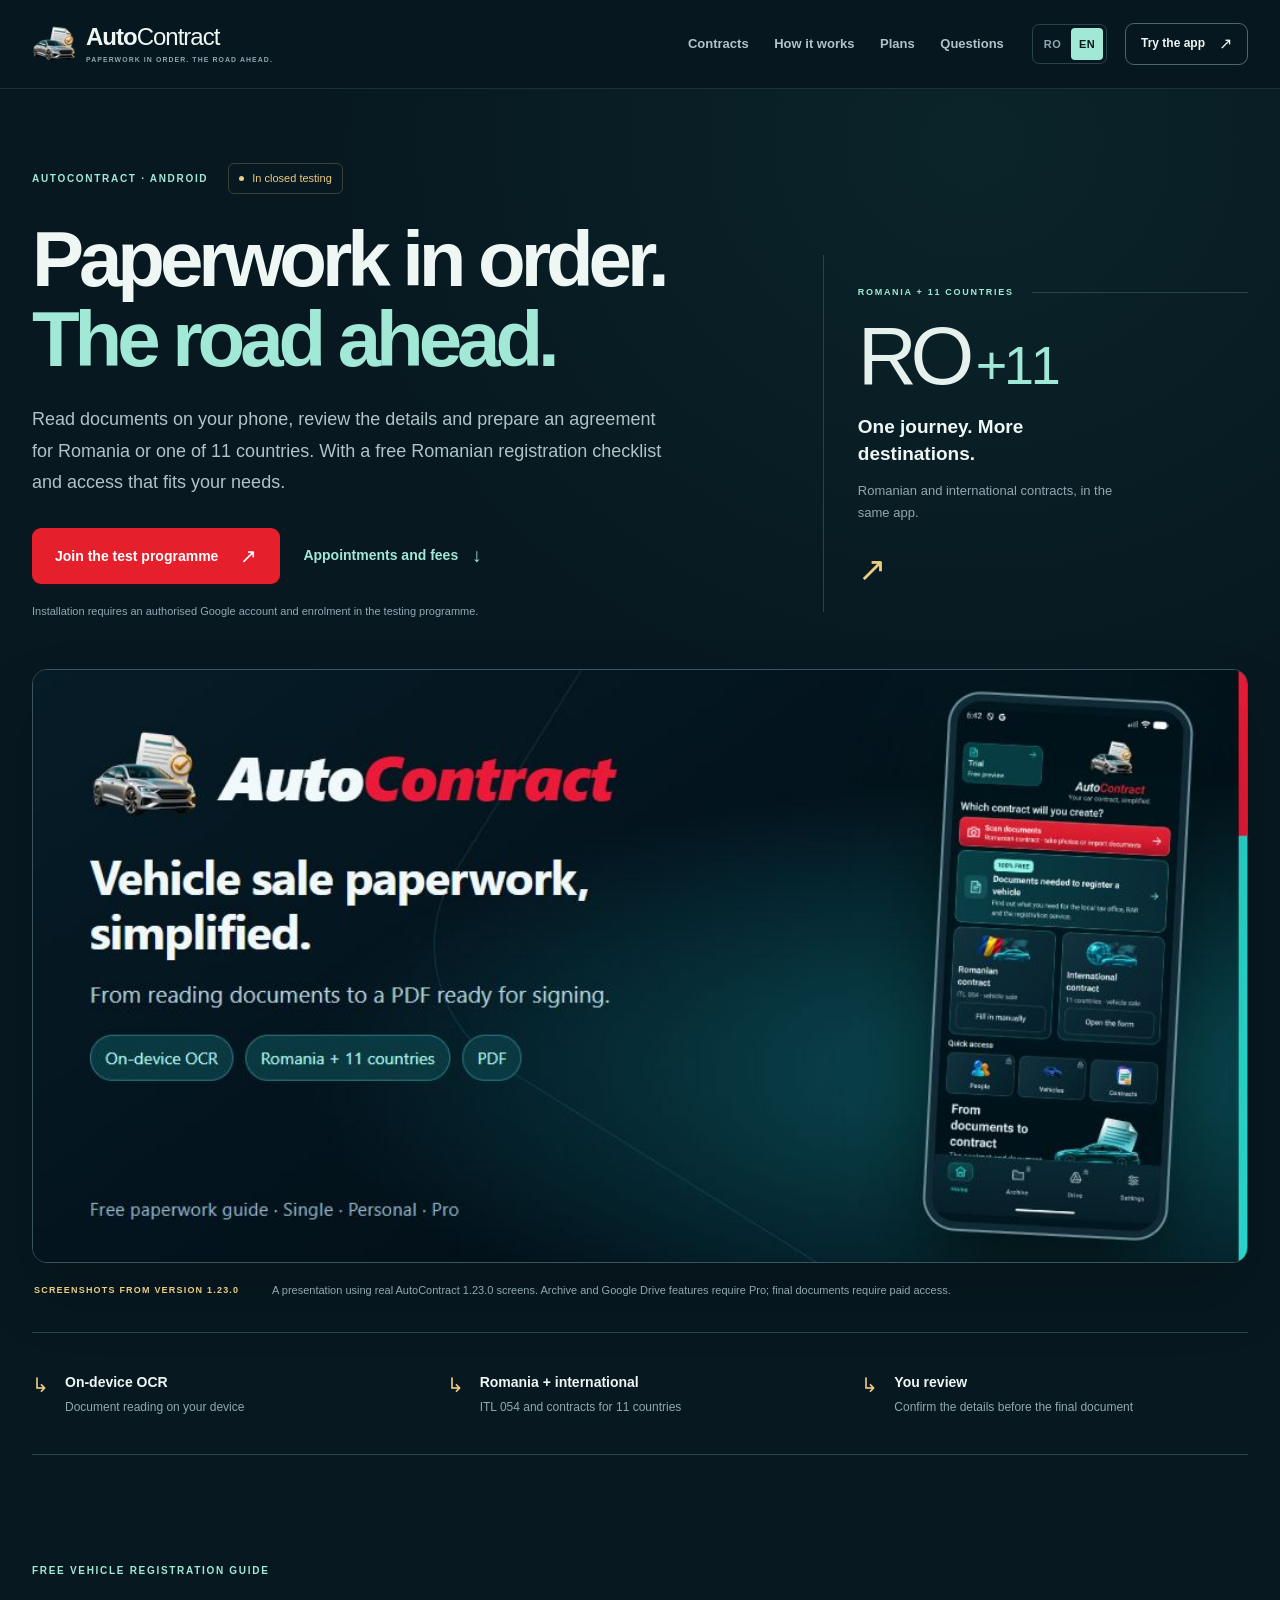
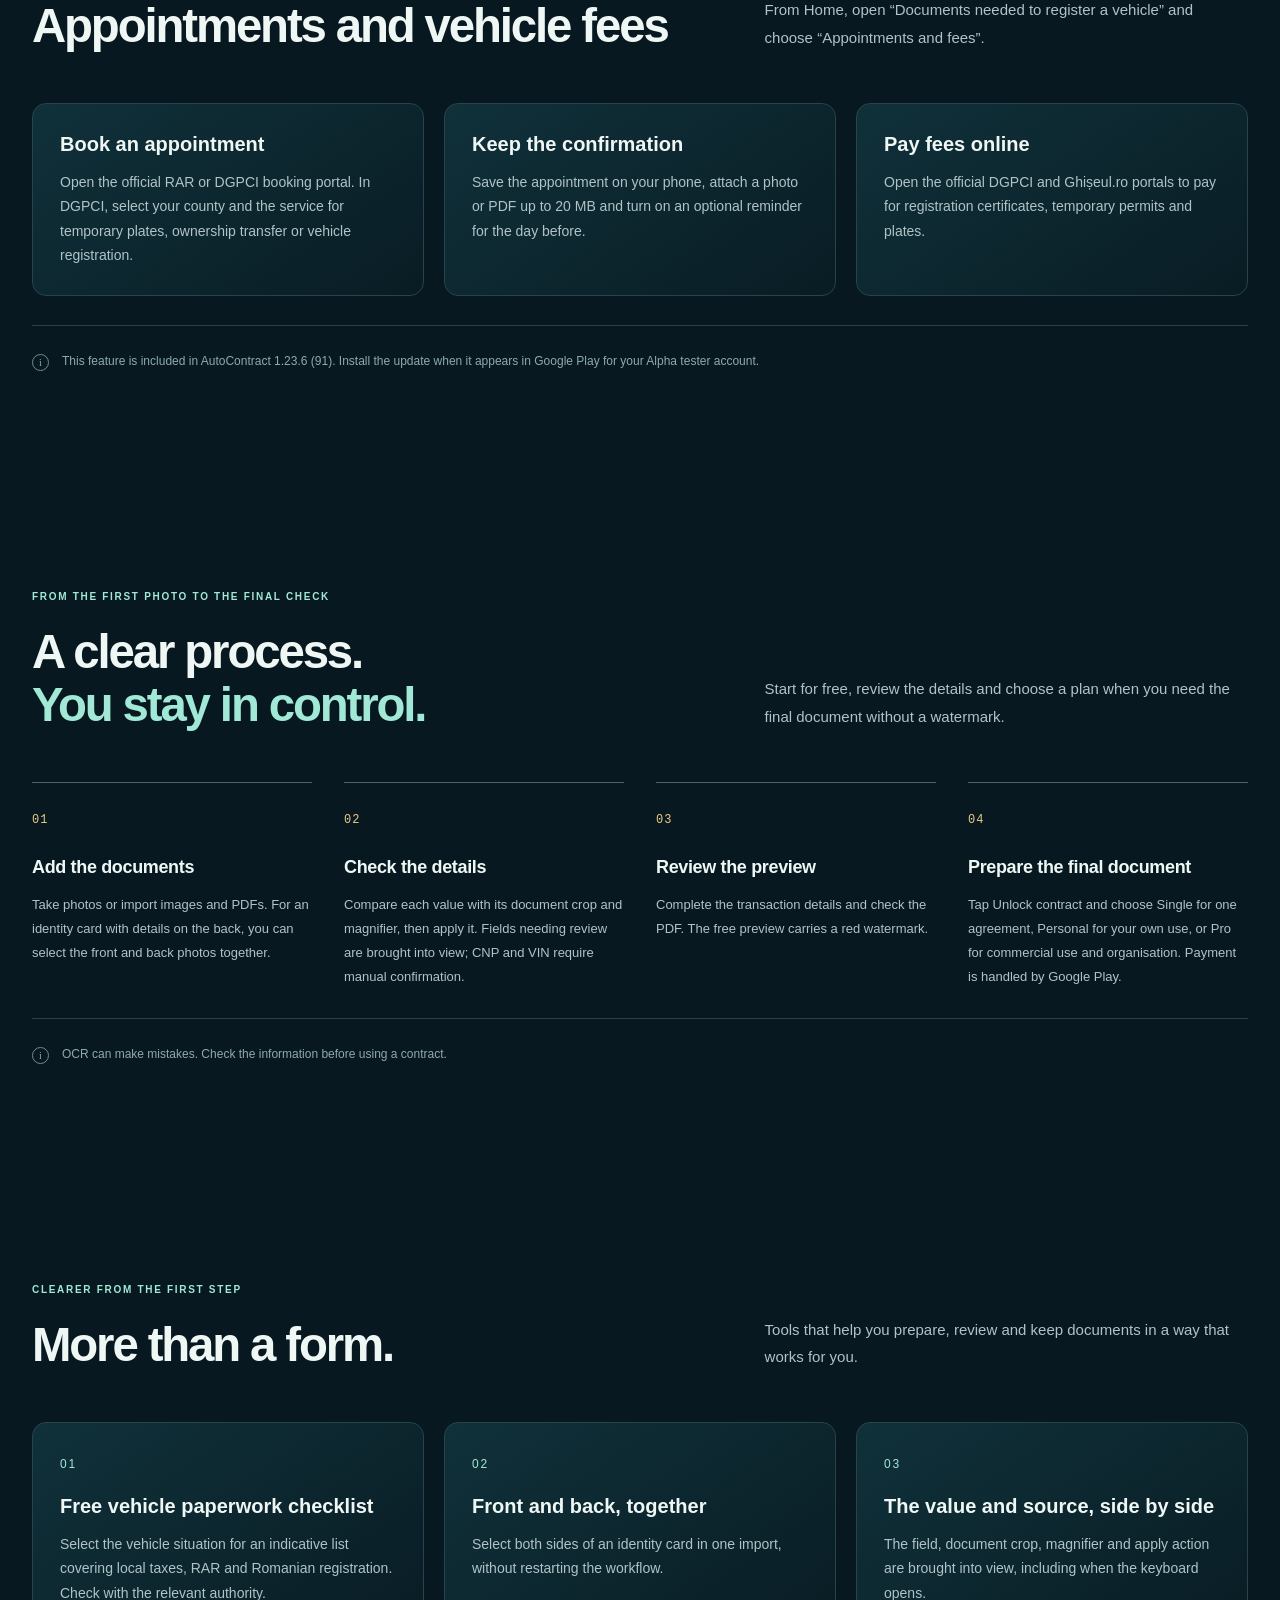
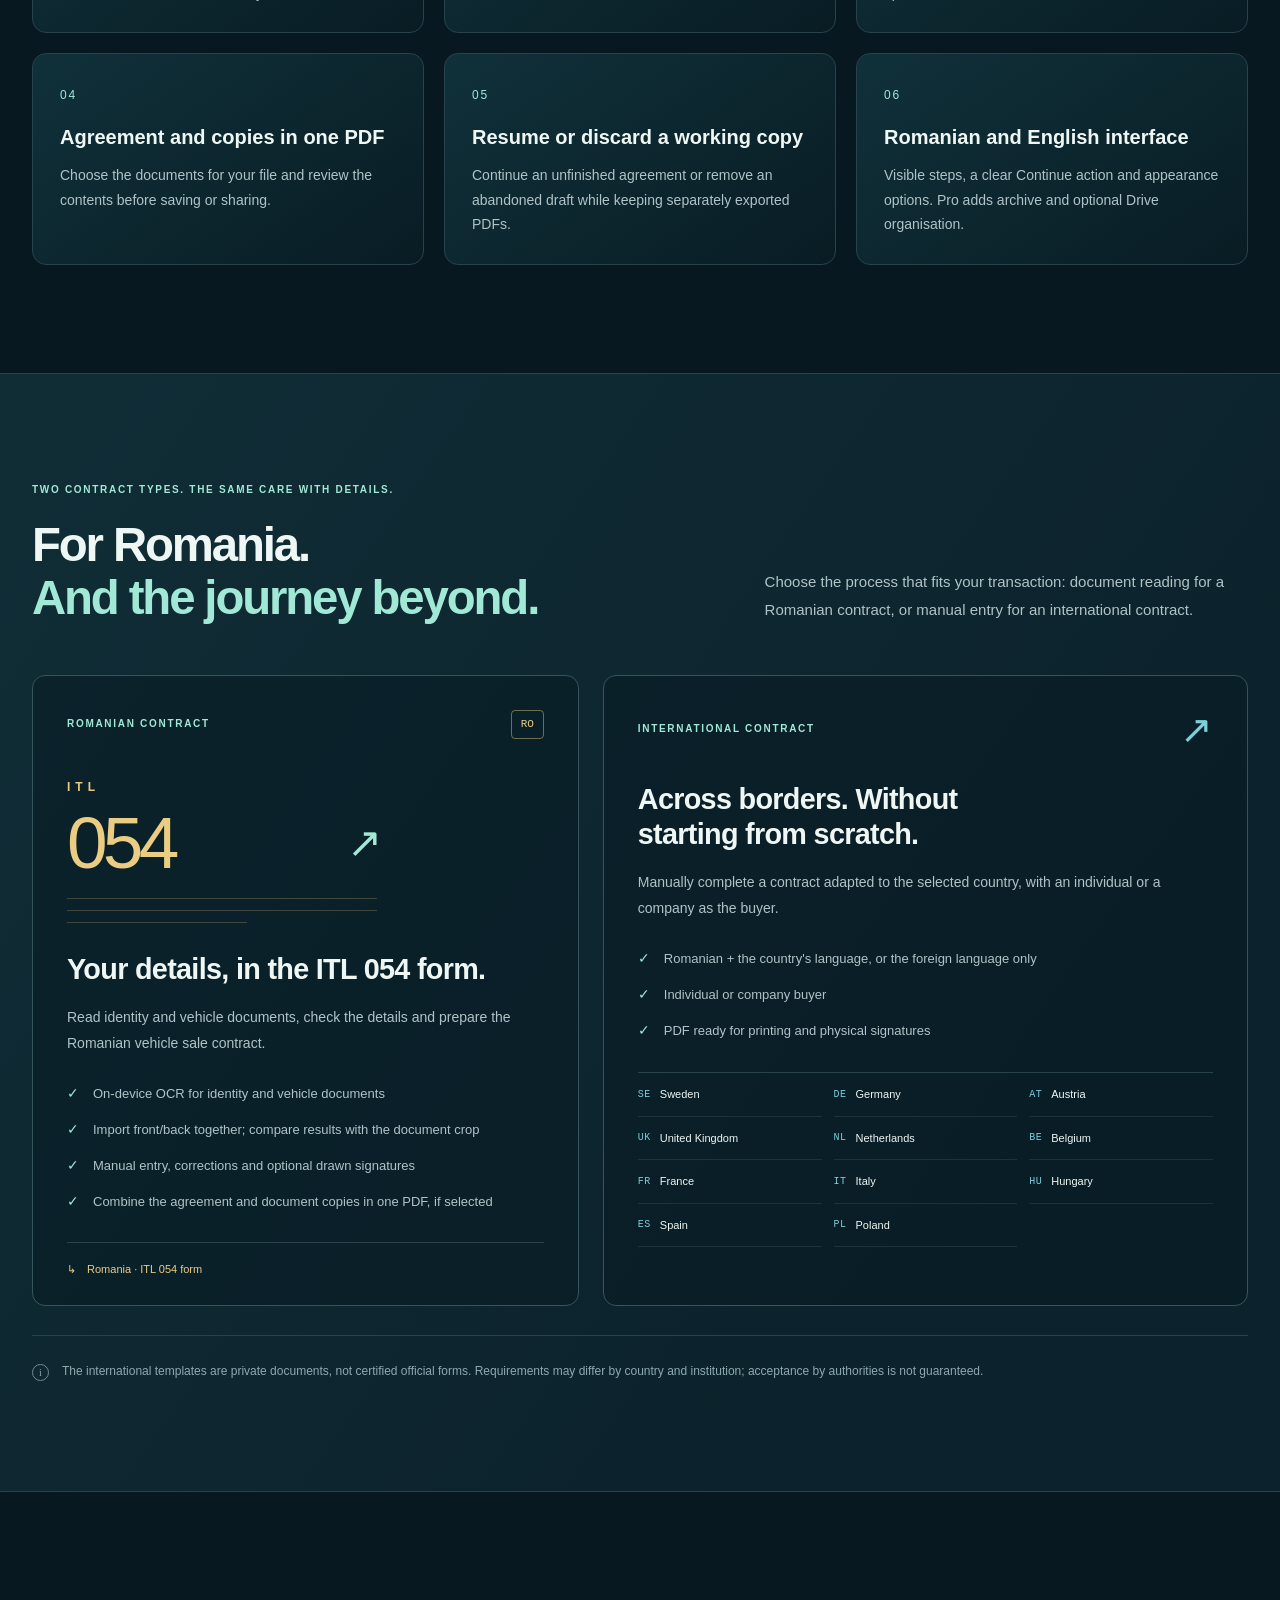
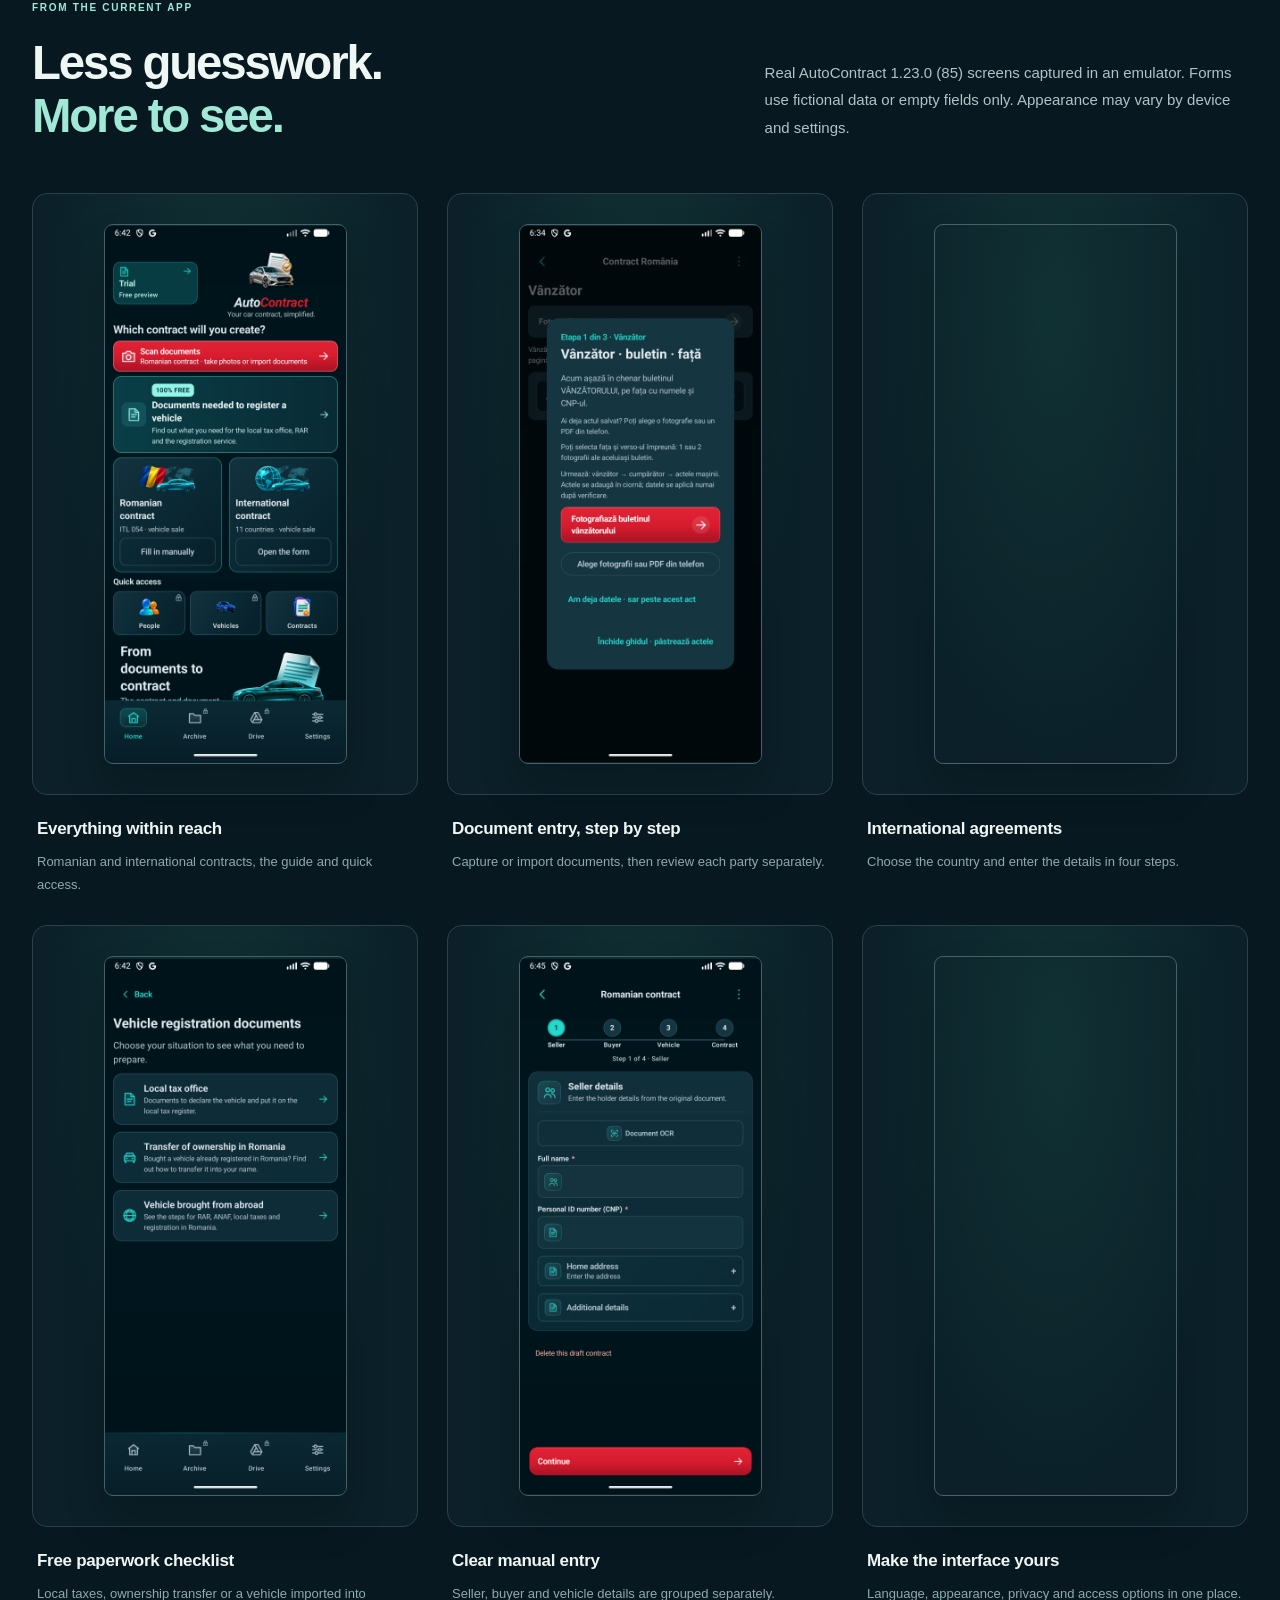
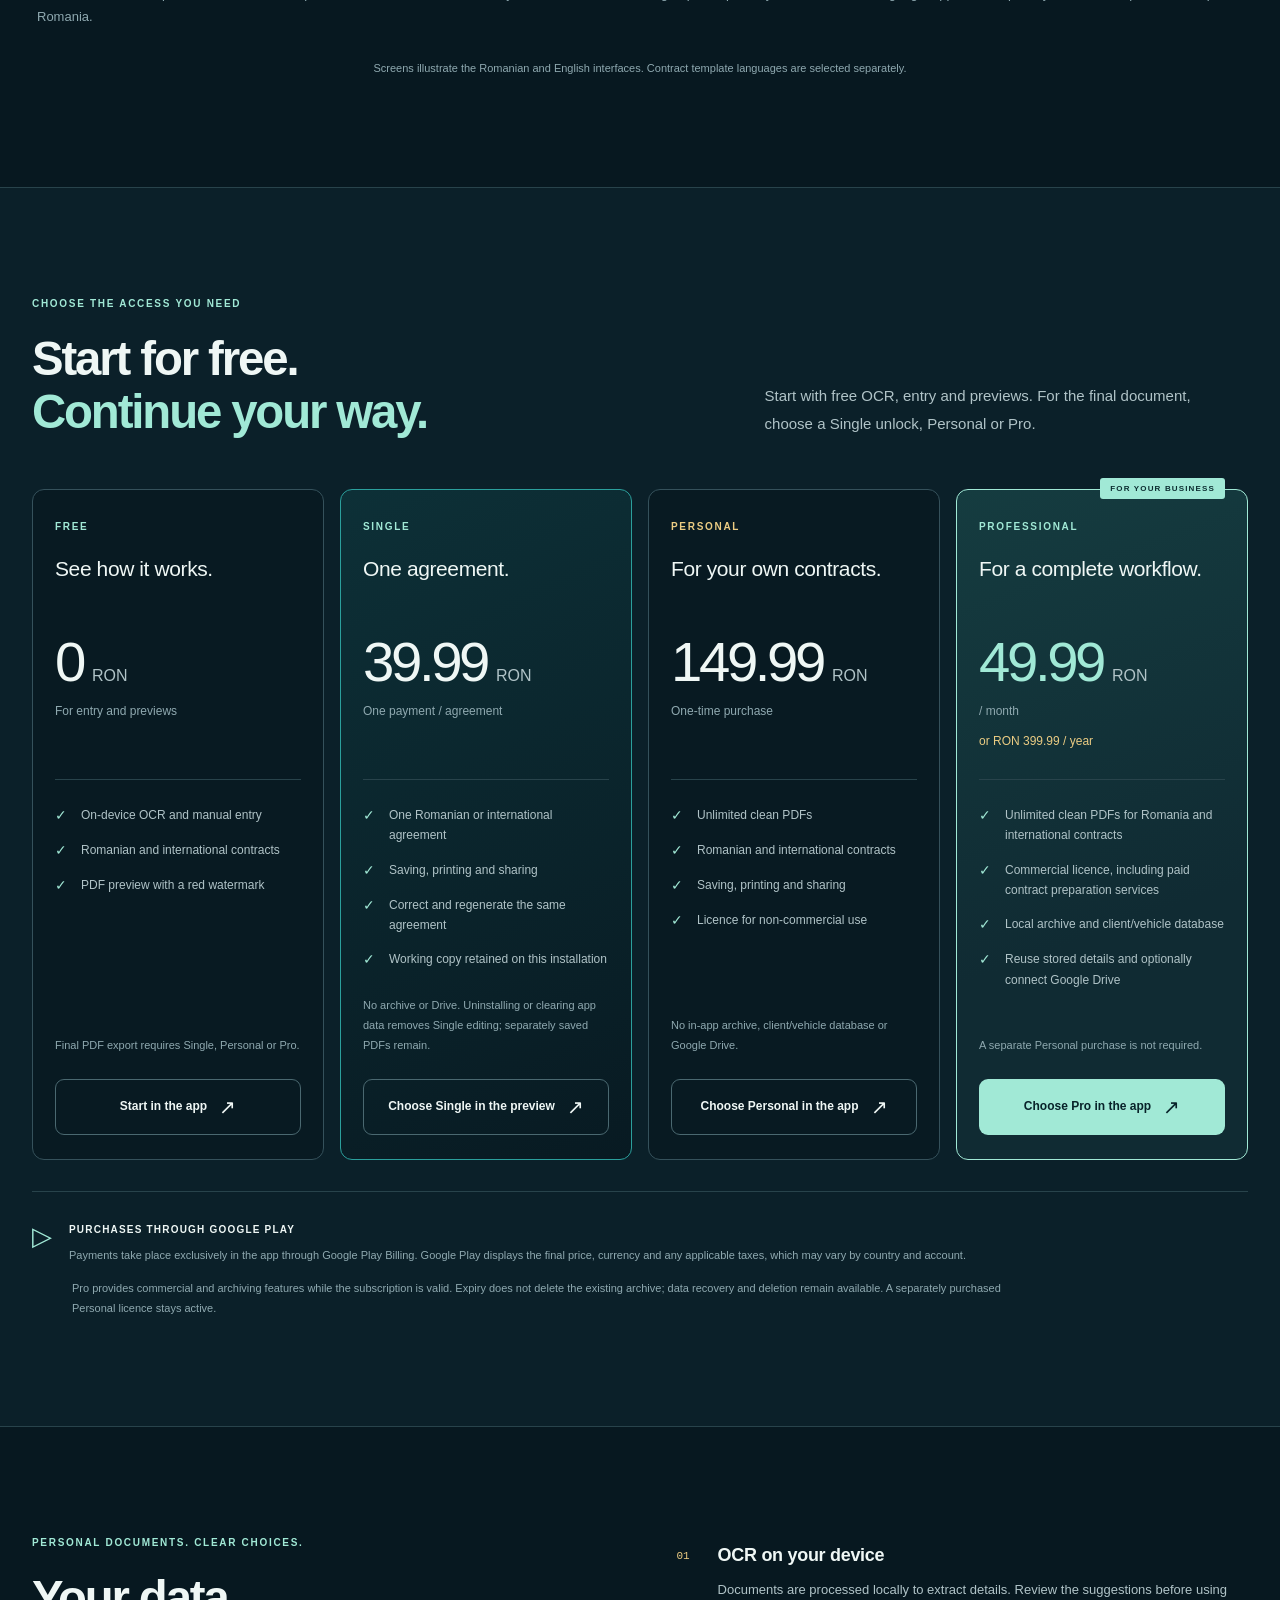
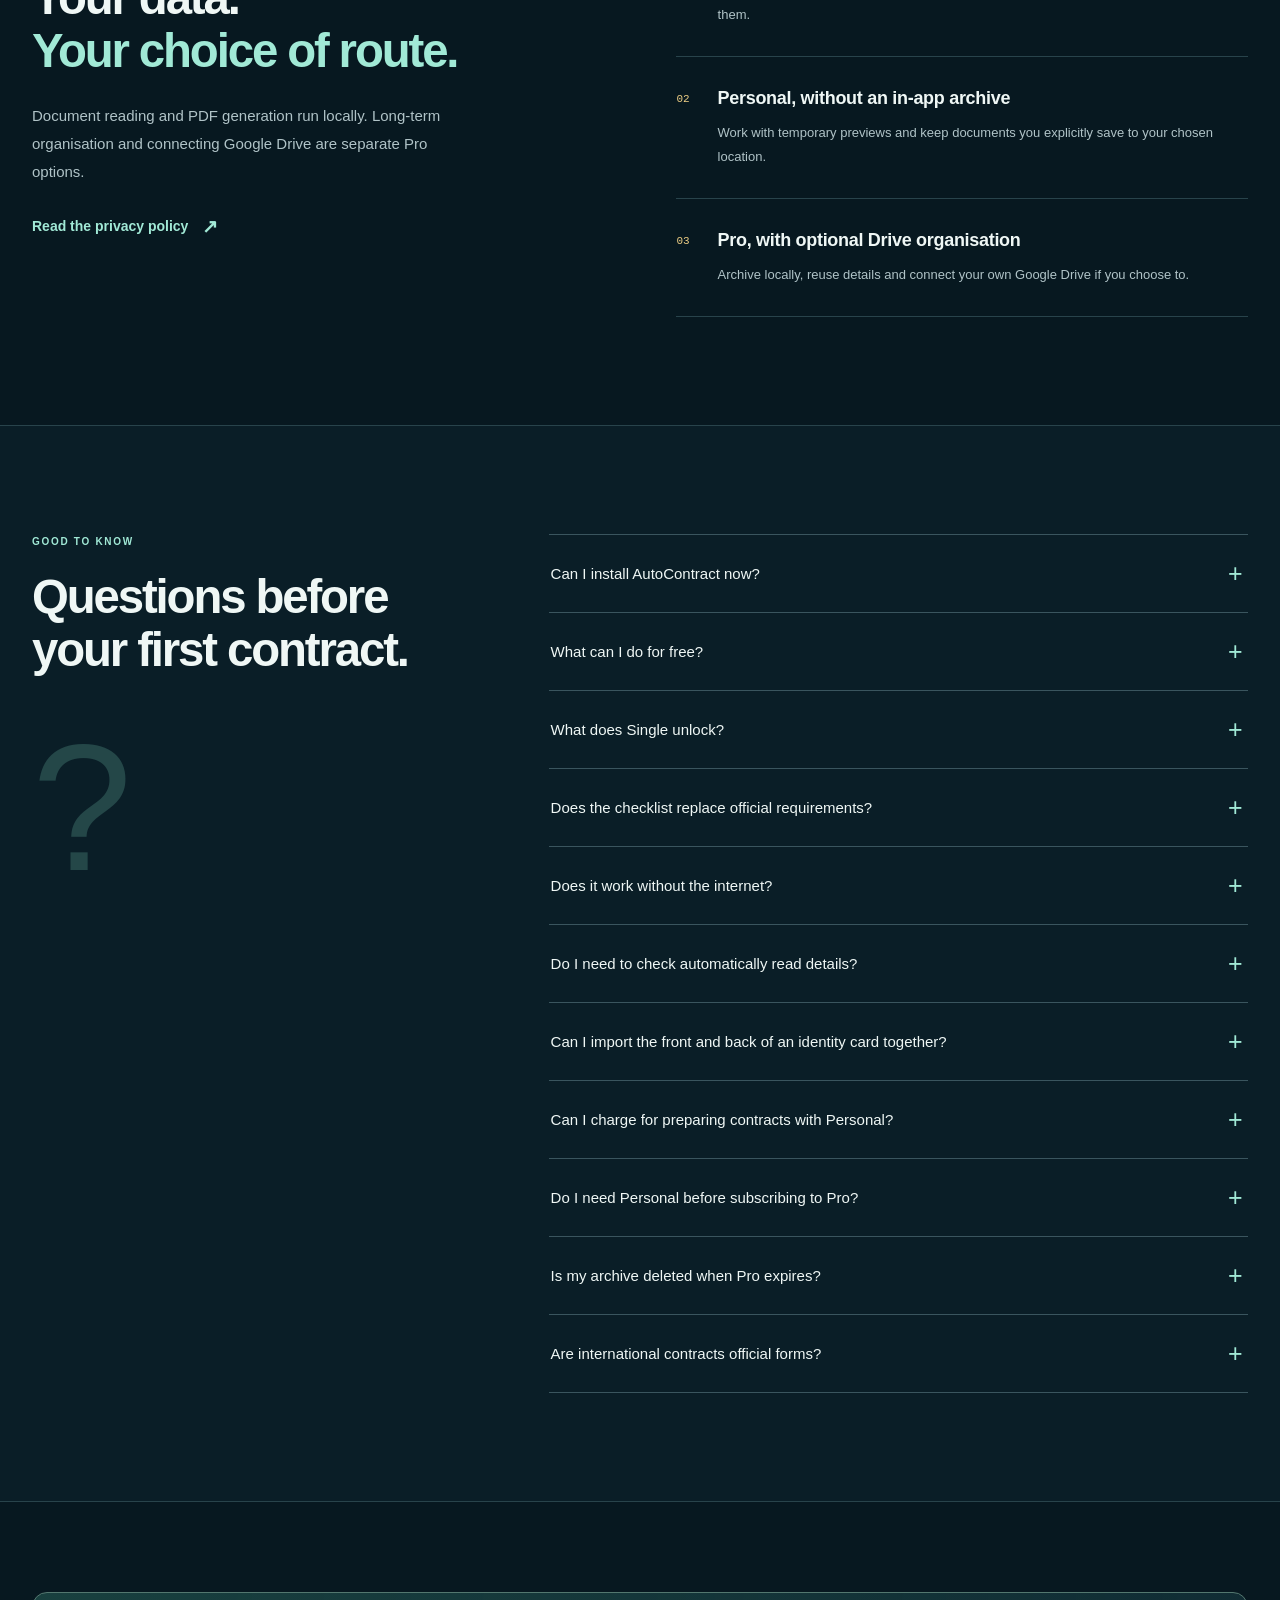
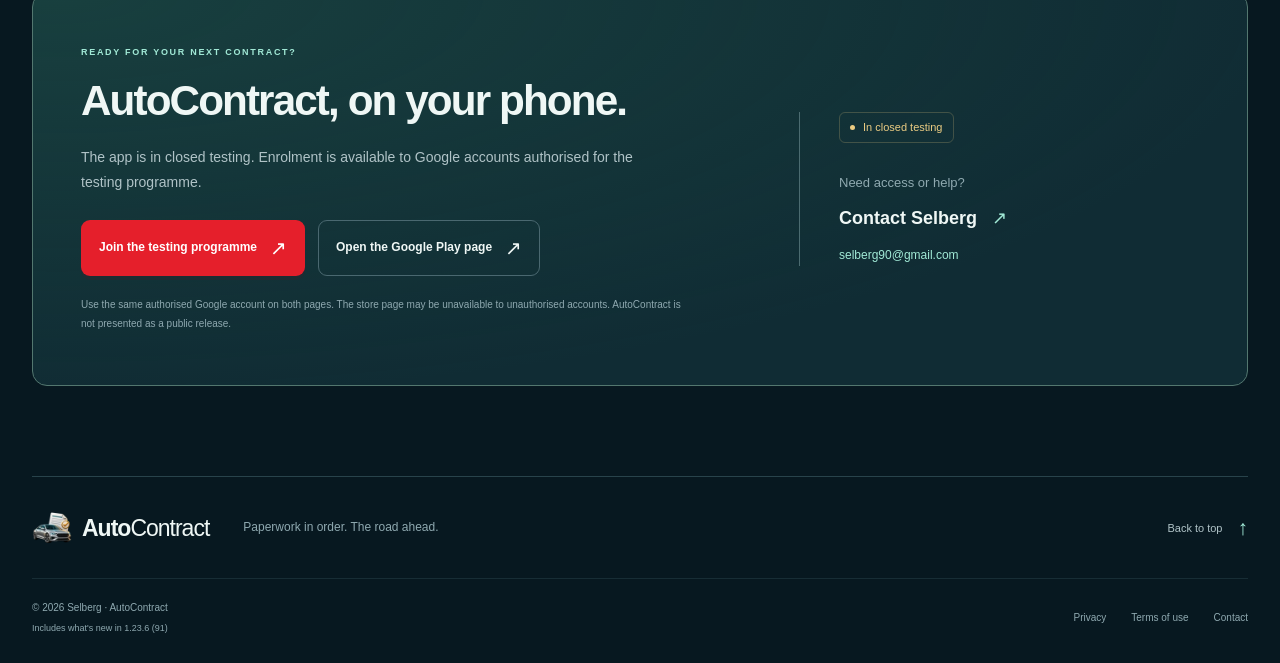
==== commit ab14e9a9: "Describe registration appointments on the English homepage" ====
--- a/en/index.html
+++ b/en/index.html
@@ -3,7 +3,7 @@
 <head>
   <meta charset="utf-8">
   <meta name="viewport" content="width=device-width, initial-scale=1">
-  <meta name="description" content="Romanian ITL 054 and 11-country vehicle agreements, on-device OCR, a free registration checklist and PDF export with Single, Personal or Pro.">
+  <meta name="description" content="AutoContract for Android: Romanian ITL 054 and international vehicle agreements, on-device OCR and a free guide for registration appointments, reminders and fees.">
   <meta name="theme-color" content="#071820">
   <meta name="color-scheme" content="dark">
   <title>AutoContract — Vehicle sale contracts, from documents to PDF</title>
@@ -16,7 +16,7 @@
   <meta property="og:locale" content="en_GB">
   <meta property="og:locale:alternate" content="ro_RO">
   <meta property="og:title" content="AutoContract — Vehicle sale contracts, from documents to PDF">
-  <meta property="og:description" content="Romanian ITL 054 and 11-country vehicle agreements, on-device OCR, a free registration checklist and PDF export with Single, Personal or Pro.">
+  <meta property="og:description" content="AutoContract for Android: Romanian ITL 054 and international vehicle agreements, on-device OCR and a free guide for registration appointments, reminders and fees.">
   <meta property="og:url" content="https://autocontract.myprintx.com/en/">
   <meta property="og:image" content="https://autocontract.myprintx.com/assets/social-card.jpg">
   <meta property="og:image:width" content="1200">
@@ -24,7 +24,7 @@
   <meta property="og:image:alt" content="AutoContract 1.23.0: Home and the free vehicle registration checklist">
   <meta name="twitter:card" content="summary_large_image">
   <meta name="twitter:title" content="AutoContract — Vehicle sale contracts, from documents to PDF">
-  <meta name="twitter:description" content="Romanian ITL 054 and 11-country vehicle agreements, on-device OCR, a free registration checklist and PDF export with Single, Personal or Pro.">
+  <meta name="twitter:description" content="AutoContract for Android: Romanian ITL 054 and international vehicle agreements, on-device OCR and a free guide for registration appointments, reminders and fees.">
   <meta name="twitter:image" content="https://autocontract.myprintx.com/assets/social-card.jpg">
   <link rel="icon" href="/assets/favicon.ico" sizes="any">
   <link rel="icon" type="image/png" href="/assets/favicon-32.png" sizes="32x32">
@@ -58,7 +58,7 @@
           <div class="hero-meta"><p class="eyebrow">AUTOCONTRACT · ANDROID</p><span class="status"><span aria-hidden="true"></span>In closed testing</span></div>
           <h1 id="hero-title">Paperwork in order.<br><span>The road ahead.</span></h1>
           <p class="hero-lead">Read documents on your phone, review the details and prepare an agreement for Romania or one of 11 countries. With a free Romanian registration checklist and access that fits your needs.</p>
-          <div class="actions"><a class="button button-primary" href="#instalare">Join the test programme <span aria-hidden="true">↗</span></a><a class="text-link" href="#contracte">Explore the features <span aria-hidden="true">↓</span></a></div>
+          <div class="actions"><a class="button button-primary" href="#instalare">Join the test programme <span aria-hidden="true">↗</span></a><a class="text-link" href="#programari">Appointments and fees <span aria-hidden="true">↓</span></a></div>
           <p class="access-note">Installation requires an authorised Google account and enrolment in the testing programme.</p>
         </div>
         <aside class="hero-destination" aria-label="ROMANIA + 11 COUNTRIES">
@@ -75,9 +75,31 @@
             <img src="/assets/promo-current-en.jpg" alt="AutoContract 1.23.0: Home and the free vehicle registration checklist" width="1024" height="500" fetchpriority="high" decoding="async">
           </picture>
         </div>
-        <figcaption><span class="caption-label">CURRENT APP INTERFACE</span><span>A presentation using real AutoContract 1.23.0 screens. Archive and Google Drive features require Pro; final documents require paid access.</span></figcaption>
+        <figcaption><span class="caption-label">SCREENSHOTS FROM VERSION 1.23.0</span><span>A presentation using real AutoContract 1.23.0 screens. Archive and Google Drive features require Pro; final documents require paid access.</span></figcaption>
       </figure>
       <div class="hero-facts"><div><span class="fact-mark" aria-hidden="true">↳</span><div><strong>On-device OCR</strong><span>Document reading on your device</span></div></div><div><span class="fact-mark" aria-hidden="true">↳</span><div><strong>Romania + international</strong><span>ITL 054 and contracts for 11 countries</span></div></div><div><span class="fact-mark" aria-hidden="true">↳</span><div><strong>You review</strong><span>Confirm the details before the final document</span></div></div></div>
+    </section>
+
+    <section class="section shell" id="programari" aria-labelledby="appointments-title">
+      <div class="section-head">
+        <div><p class="eyebrow">FREE VEHICLE REGISTRATION GUIDE</p><h2 id="appointments-title">Appointments and vehicle fees</h2></div>
+        <p class="section-intro">From Home, open “Documents needed to register a vehicle” and choose “Appointments and fees”.</p>
+      </div>
+      <div class="updates-grid">
+        <article>
+          <h3>Book an appointment</h3>
+          <p>Open the official RAR or DGPCI booking portal. In DGPCI, select your county and the service for temporary plates, ownership transfer or vehicle registration.</p>
+        </article>
+        <article>
+          <h3>Keep the confirmation</h3>
+          <p>Save the appointment on your phone, attach a photo or PDF up to 20 MB and turn on an optional reminder for the day before.</p>
+        </article>
+        <article>
+          <h3>Pay fees online</h3>
+          <p>Open the official DGPCI and Ghișeul.ro portals to pay for registration certificates, temporary permits and plates.</p>
+        </article>
+      </div>
+      <p class="info-note"><span aria-hidden="true">i</span>This feature is included in AutoContract 1.23.6 (91). Install the update when it appears in Google Play for your Alpha tester account.</p>
     </section>
 
     <section class="section shell" id="cum-functioneaza" aria-labelledby="workflow-title">
@@ -159,7 +181,7 @@
   </main>
   <footer class="site-footer shell">
     <div class="footer-top"><a class="brand" href="/en/" aria-label="AutoContract — Home"><img src="/assets/logo-96.webp" srcset="/assets/logo-96.webp 96w, /assets/logo-192.webp 192w" sizes="40px" alt="" width="40" height="40"><span>Auto<span class="brand-light">Contract</span></span></a><p>Paperwork in order. The road ahead.</p><a class="back-top" href="#sus">Back to top <span aria-hidden="true">↑</span></a></div>
-    <div class="footer-bottom"><div><span>© 2026 Selberg · AutoContract</span><small>Updated for version 1.23.0 (85)</small></div><nav aria-label="Information and contact"><a href="/en/confidentialitate.html">Privacy</a><a href="/en/termeni.html">Terms of use</a><a href="mailto:selberg90@gmail.com">Contact</a></nav></div>
+    <div class="footer-bottom"><div><span>© 2026 Selberg · AutoContract</span><small>Includes what&#x27;s new in 1.23.6 (91)</small></div><nav aria-label="Information and contact"><a href="/en/confidentialitate.html">Privacy</a><a href="/en/termeni.html">Terms of use</a><a href="mailto:selberg90@gmail.com">Contact</a></nav></div>
   </footer>
 </body>
 </html>
--- a/assets/site.css
+++ b/assets/site.css
@@ -421,3 +421,27 @@
   .price-plan .button { display: none; }
   html.has-reveal [data-reveal] { opacity: 1; transform: none; }
 }
+
+/* Current product: four access levels and a six-card feature overview. */
+.pricing-grid { grid-template-columns: repeat(4, minmax(0, 1fr)); gap: 16px; }
+.price-plan { padding: 29px 22px 24px; }
+.price-plan .price strong { font-size: clamp(38px, 4.4vw, 59px); }
+.plan-single { border-color: #2b9f9c; background: linear-gradient(155deg, #0d3037, #081a22); }
+.updates-grid { display: grid; grid-template-columns: repeat(3, minmax(0, 1fr)); gap: 20px; }
+.updates-grid article { padding: 27px; border: 1px solid var(--line); border-radius: 14px; background: linear-gradient(145deg, #10313a, #091c24); }
+.update-number { display: inline-block; color: var(--mint); font-size: 12px; letter-spacing: .15em; margin-bottom: 18px; }
+.updates-grid h3 { font-size: 20px; line-height: 1.35; margin: 0 0 12px; }
+.updates-grid p { color: var(--muted); font-size: 14px; line-height: 1.75; margin: 0; }
+@media (min-width: 641px) and (max-width: 1099px) {
+ .pricing-grid { grid-template-columns: repeat(2, minmax(0, 1fr)); }
+ .price-plan { display: flex; padding: 28px; }
+ .price-plan .price strong { font-size: 55px; }
+ .price-plan .feature-list { margin-top: 24px; padding-top: 22px; border-top: 1px solid var(--line); }
+ .updates-grid { grid-template-columns: repeat(2, minmax(0, 1fr)); }
+}
+@media (max-width: 640px) {
+ .pricing-grid, .updates-grid { grid-template-columns: 1fr; }
+ .price-plan { padding: 27px; }
+ .price-plan .price strong { font-size: 57px; }
+ .updates-grid article { padding: 24px; }
+}
